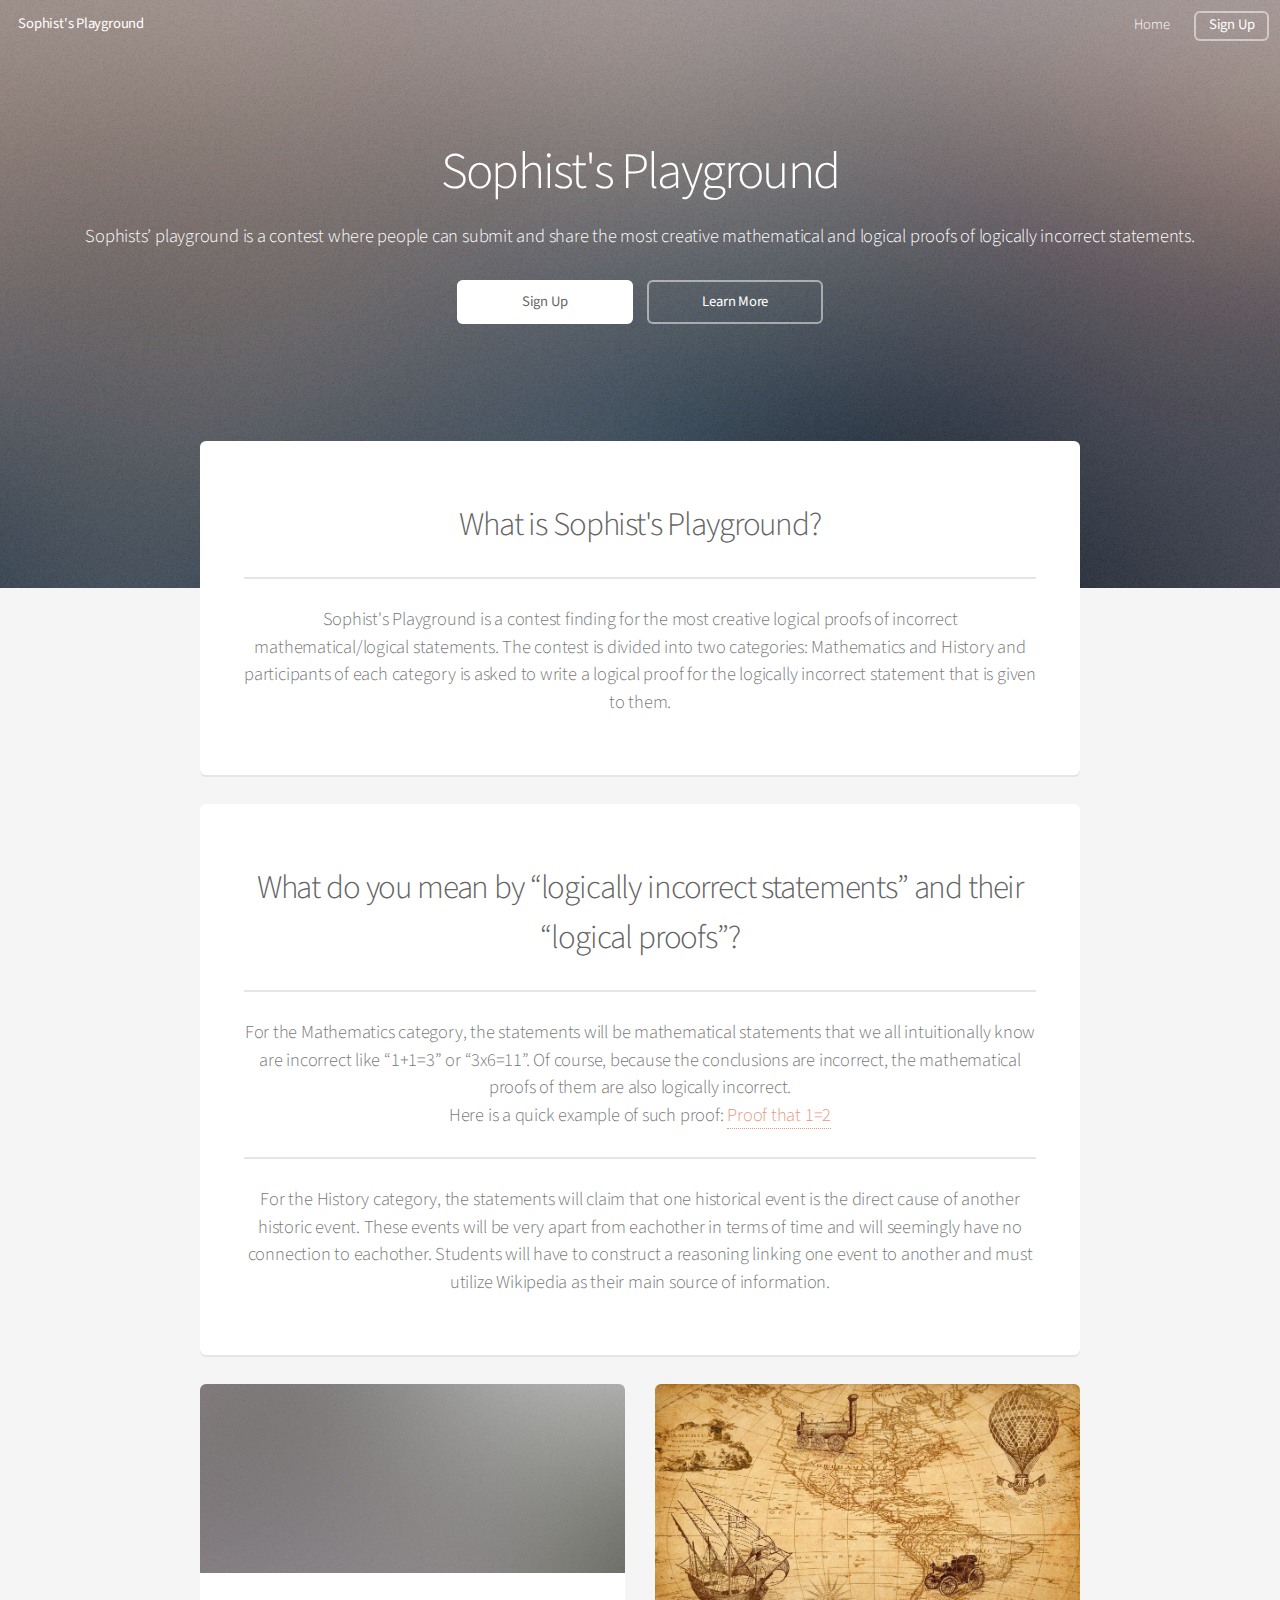
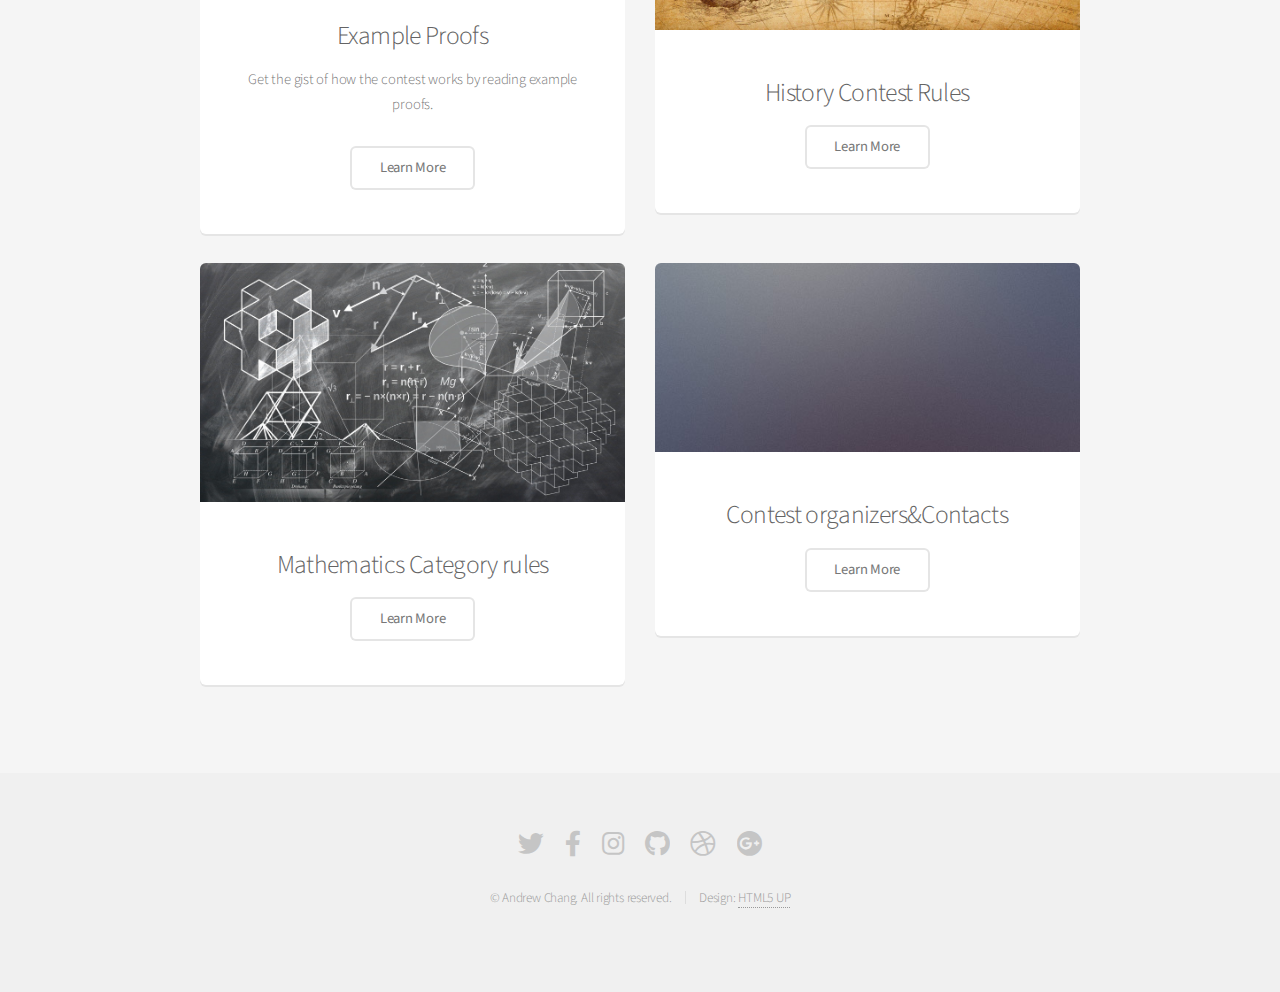
==== index.html @ 01a6f45b "cleaned file structure" ====
<!DOCTYPE HTML>
<!--
	Alpha by HTML5 UP
	html5up.net | @ajlkn
	Free for personal and commercial use under the CCA 3.0 license (html5up.net/license)
-->
<html>
	<head>
		<title>Sophist's Playground</title>
		<meta charset="utf-8" />
		<meta name="viewport" content="width=device-width, initial-scale=1, user-scalable=no" />
		<link rel="stylesheet" href="assets/css/main.css" />
	</head>
	<body class="landing is-preload">
		<div id="page-wrapper">

			<!-- Header -->
				<header id="header" class="alt">
					<h1><a href="index.html">Sophist's Playground</h1>
					<nav id="nav">
						<ul>
							<li><a href="index.html">Home</a></li>
								<ul>
									<li><a href="contest rules.html">Contest rules</a></li>
									<li><a href="example proofs.html">Example Proofs</a></li>
									<li><a href="contacts.html">Contacts</a></li>
									<li><a href="contest organizers.html">Contest Organizers</a></li>
								</ul>
							<li><a href="#" class="button">Sign Up</a></li>
						</ul>
					</nav>
				</header>

			<!-- Banner -->
				<section id="banner">
					<h2>Sophist's Playground</h2>
					<p>Sophists’ playground is a contest where people can submit and share the most creative mathematical and logical proofs of logically incorrect statements.</p>
					<ul class="actions special">
						<li><a href="#" class="button primary">Sign Up</a></li>
						<li><a href="#" class="button">Learn More</a></li>
					</ul>
				</section>

			<!-- Main -->
				<section id="main" class="container">

					<section class="box special">
						<header class="major">
							<h2>What is Sophist's Playground?</h2>
							<p>Sophist's Playground is a contest finding for the most creative logical proofs of incorrect mathematical/logical statements. The contest is divided into two categories: Mathematics and History 
								and participants of each category is asked to write a logical proof for the logically incorrect statement that is given to them.</p>
						</header>
						<!--<span class="image featured"><img src="images/amelia.jpg" alt="" /></span>-->
					</section>

					<section class="box special">
						<header class="major">
							<h2>What do you mean by “logically incorrect statements” and their “logical proofs”?</h2>
							<p>For the Mathematics category, the statements will be mathematical statements that we all intuitionally know are incorrect like “1+1=3” or “3x6=11”. Of course,  because the conclusions are incorrect, the mathematical proofs of them are also logically incorrect. 
								<br>Here is a quick example of such proof:  <a href = "1=2.html"> Proof that 1=2</a></a></p>
							<h2></h2>
							<p>For the History category, the statements will claim that one historical event is the direct cause of another historic event. These events will be very apart from eachother in terms of time and will seemingly have no connection to eachother.
								Students will have to construct a reasoning linking one event to another and must utilize Wikipedia as their main source of information.
							</p>
						</header>
						<!--<span class="image featured"><img src="images/amelia.jpg" alt="" /></span>-->
						
					</section>

					<!--<section class="box special features">
						<div class="features-row">
							<section>
								<span class="icon solid major fa-bolt accent2"></span>
								<h3>Magna etiam</h3>
								<p>Integer volutpat ante et accumsan commophasellus sed aliquam feugiat lorem aliquet ut enim rutrum phasellus iaculis accumsan dolore magna aliquam veroeros.</p>
							</section>
							<section>
								<span class="icon solid major fa-chart-area accent3"></span>
								<h3>Ipsum dolor</h3>
								<p>Integer volutpat ante et accumsan commophasellus sed aliquam feugiat lorem aliquet ut enim rutrum phasellus iaculis accumsan dolore magna aliquam veroeros.</p>
							</section>
						</div>
						<div class="features-row">
							<section>
								<span class="icon solid major fa-cloud accent4"></span>
								<h3>Sed feugiat</h3>
								<p>Integer volutpat ante et accumsan commophasellus sed aliquam feugiat lorem aliquet ut enim rutrum phasellus iaculis accumsan dolore magna aliquam veroeros.</p>
							</section>
							<section>
								<span class="icon solid major fa-lock accent5"></span>
								<h3>Enim phasellus</h3>
								<p>Integer volutpat ante et accumsan commophasellus sed aliquam feugiat lorem aliquet ut enim rutrum phasellus iaculis accumsan dolore magna aliquam veroeros.</p>
							</section>
						</div>
					</section>-->

					<div class="row">
						<div class="col-6 col-12-narrower">

							<section class="box special">
								<span class="image featured"><img src="images/pic02.jpg" alt="" /></span>
								<h3>Example Proofs</h3>
								<p>Get the gist of how the contest works by reading example proofs.</p>
								<ul class="actions special">
									<li><a href="example proofs.html" class="button alt">Learn More</a></li>
								</ul>
							</section>

						</div>
						<div class="col-6 col-12-narrower">

							<section class="box special">
								<span class="image featured"><img src="images/history.jpg" alt="" /></span>
								<h3>History Contest Rules</h3>
								<ul class="actions special">
									<li><a href="history contest rules.html" class="button alt">Learn More</a></li>
								</ul>
							</section>

						</div>
						<div class="col-6 col-12-narrower">

							<section class="box special">
								<span class="image featured"><img src="images/mathematics.jpg" alt="" /></span>
								<h3>Mathematics Category rules</h3>
								<ul class="actions special">
									<li><a href="mathematics contest rules.html" class="button alt">Learn More</a></li>
								</ul>
							</section>

						</div>
						<div class="col-6 col-12-narrower">

							<section class="box special">
								<span class="image featured"><img src="images/pic03.jpg" alt="" /></span>
								<h3>Contest organizers&Contacts</h3>
								<ul class="actions special">
									<li><a href="contacts&contest organizers" class="button alt">Learn More</a></li>
								</ul>
							</section>

						</div>
					</div>

				</section>

			<!-- CTA -->
				<!--<section id="cta">

					<h2>Sign up for beta access</h2>
					<p>Blandit varius ut praesent nascetur eu penatibus nisi risus faucibus nunc.</p>

					<form>
						<div class="row gtr-50 gtr-uniform">
							<div class="col-8 col-12-mobilep">
								<input type="email" name="email" id="email" placeholder="Email Address" />
							</div>
							<div class="col-4 col-12-mobilep">
								<input type="submit" value="Sign Up" class="fit" />
							</div>
						</div>
					</form>

				</section>-->

			<!-- Footer -->
				<footer id="footer">
					<ul class="icons">
						<li><a href="#" class="icon brands fa-twitter"><span class="label">Twitter</span></a></li>
						<li><a href="#" class="icon brands fa-facebook-f"><span class="label">Facebook</span></a></li>
						<li><a href="#" class="icon brands fa-instagram"><span class="label">Instagram</span></a></li>
						<li><a href="#" class="icon brands fa-github"><span class="label">Github</span></a></li>
						<li><a href="#" class="icon brands fa-dribbble"><span class="label">Dribbble</span></a></li>
						<li><a href="#" class="icon brands fa-google-plus"><span class="label">Google+</span></a></li>
					</ul>
					<ul class="copyright">
						<li>&copy; Andrew Chang. All rights reserved.</li><li>Design: <a href="http://html5up.net">HTML5 UP</a></li>
					</ul>
				</footer>

		</div>

		<!-- Scripts -->
			<script src="assets/js/jquery.min.js"></script>
			<script src="assets/js/jquery.dropotron.min.js"></script>
			<script src="assets/js/jquery.scrollex.min.js"></script>
			<script src="assets/js/browser.min.js"></script>
			<script src="assets/js/breakpoints.min.js"></script>
			<script src="assets/js/util.js"></script>
			<script src="assets/js/main.js"></script>

	</body>
</html>
---- assets/css/main.css ----
@import url("fontawesome-all.min.css");
@import url("https://fonts.googleapis.com/css?family=Source+Sans+Pro:300,400,300italic,400italic");

/*
	Alpha by HTML5 UP
	html5up.net | @ajlkn
	Free for personal and commercial use under the CCA 3.0 license (html5up.net/license)
*/

/* Reset */

/* Based on meyerweb.com/eric/tools/css/reset (v2.0 | 20110126 | License: public domain) */

	html, body, div, span, applet, object,
	iframe, h1, h2, h3, h4, h5, h6, p, blockquote,
	pre, a, abbr, acronym, address, big, cite,
	code, del, dfn, em, img, ins, kbd, q, s, samp,
	small, strike, strong, sub, sup, tt, var, b,
	u, i, center, dl, dt, dd, ol, ul, li, fieldset,
	form, label, legend, table, caption, tbody,
	tfoot, thead, tr, th, td, article, aside,
	canvas, details, embed, figure, figcaption,
	footer, header, hgroup, menu, nav, output, ruby,
	section, summary, time, mark, audio, video {
		margin: 0;
		padding: 0;
		border: 0;
		font-size: 100%;
		font: inherit;
		vertical-align: baseline;
	}

	article, aside, details, figcaption, figure,
	footer, header, hgroup, menu, nav, section {
		display: block;
	}

	body {
		line-height: 1;
	}

	ol, ul {
		list-style: none;
	}

	blockquote, q {
		quotes: none;
	}

		blockquote:before, blockquote:after, q:before, q:after {
			content: '';
			content: none;
		}

	table {
		border-collapse: collapse;
		border-spacing: 0;
	}

	body {
		-webkit-text-size-adjust: none;
	}

	mark {
		background-color: transparent;
		color: inherit;
	}

	input::-moz-focus-inner {
		border: 0;
		padding: 0;
	}

	input, select, textarea {
		-moz-appearance: none;
		-webkit-appearance: none;
		-ms-appearance: none;
		appearance: none;
	}

/* Basic */

	@-ms-viewport {
		width: device-width;
	}

	body {
		-ms-overflow-style: scrollbar;
	}

	@media screen and (max-width: 480px) {

		html, body {
			min-width: 320px;
		}

	}

	html {
		box-sizing: border-box;
	}

	*, *:before, *:after {
		box-sizing: inherit;
	}

	body {
		background: #f5f5f5;
	}

	body, input, select, textarea {
		color: #777;
		font-family: "Source Sans Pro", sans-serif;
		font-size: 16pt;
		font-weight: 300;
		line-height: 1.65em;
		letter-spacing: -0.015em;
	}

	a {
		-moz-transition: color 0.2s ease-in-out, border-bottom-color 0.2s ease-in-out;
		-webkit-transition: color 0.2s ease-in-out, border-bottom-color 0.2s ease-in-out;
		-ms-transition: color 0.2s ease-in-out, border-bottom-color 0.2s ease-in-out;
		transition: color 0.2s ease-in-out, border-bottom-color 0.2s ease-in-out;
		border-bottom: dotted 1px;
		color: #e89980;
		text-decoration: none;
	}

		a:hover {
			border-bottom-color: transparent;
		}

	strong, b {
		color: #646464;
		font-weight: 400;
	}

	em, i {
		font-style: italic;
	}

	p {
		margin: 0 0 2em 0;
	}

	h1, h2, h3, h4, h5, h6 {
		color: #646464;
		font-weight: 300;
		line-height: 1em;
		margin: 0 0 0.5em 0;
	}

		h1 a, h2 a, h3 a, h4 a, h5 a, h6 a {
			color: inherit;
			text-decoration: none;
		}

	h2 {
		font-size: 2.25em;
		line-height: 1.5em;
		letter-spacing: -0.035em;
	}

	h3 {
		font-size: 1.75em;
		line-height: 1.5em;
		letter-spacing: -0.025em;
	}

	h4 {
		font-size: 1.1em;
		line-height: 1.5em;
		letter-spacing: 0;
	}

	h5 {
		font-size: 0.9em;
		line-height: 1.5em;
		letter-spacing: 0;
	}

	h6 {
		font-size: 0.7em;
		line-height: 1.5em;
		letter-spacing: 0;
	}

	sub {
		font-size: 0.8em;
		position: relative;
		top: 0.5em;
	}

	sup {
		font-size: 0.8em;
		position: relative;
		top: -0.5em;
	}

	hr {
		border: 0;
		border-bottom: solid 2px #e5e5e5;
		margin: 2em 0;
	}

		hr.major {
			margin: 3em 0;
		}

	blockquote {
		border-left: solid 4px #e5e5e5;
		font-style: italic;
		margin: 0 0 2em 0;
		padding: 0.5em 0 0.5em 2em;
	}

	pre {
		-webkit-overflow-scrolling: touch;
		background: #f8f8f8;
		border-radius: 6px;
		border: solid 1px #e5e5e5;
		font-family: monospace;
		font-size: 0.9em;
		line-height: 1.75em;
		margin: 0 0 2em 0;
		overflow-x: auto;
		padding: 1em 1.5em;
	}

	code {
		background: #f8f8f8;
		border-radius: 6px;
		border: solid 1px #e5e5e5;
		font-family: monospace;
		font-size: 0.9em;
		margin: 0 0.25em;
		padding: 0.25em 0.65em;
	}

	.align-left {
		text-align: left;
	}

	.align-center {
		text-align: center;
	}

	.align-right {
		text-align: right;
	}

/* Row */

	.row {
		display: flex;
		flex-wrap: wrap;
		box-sizing: border-box;
		align-items: stretch;
	}

		.row > * {
			box-sizing: border-box;
		}

		.row.gtr-uniform > * > :last-child {
			margin-bottom: 0;
		}

		.row.aln-left {
			justify-content: flex-start;
		}

		.row.aln-center {
			justify-content: center;
		}

		.row.aln-right {
			justify-content: flex-end;
		}

		.row.aln-top {
			align-items: flex-start;
		}

		.row.aln-middle {
			align-items: center;
		}

		.row.aln-bottom {
			align-items: flex-end;
		}

		.row > .imp {
			order: -1;
		}

		.row > .col-1 {
			width: 8.33333%;
		}

		.row > .off-1 {
			margin-left: 8.33333%;
		}

		.row > .col-2 {
			width: 16.66667%;
		}

		.row > .off-2 {
			margin-left: 16.66667%;
		}

		.row > .col-3 {
			width: 25%;
		}

		.row > .off-3 {
			margin-left: 25%;
		}

		.row > .col-4 {
			width: 33.33333%;
		}

		.row > .off-4 {
			margin-left: 33.33333%;
		}

		.row > .col-5 {
			width: 41.66667%;
		}

		.row > .off-5 {
			margin-left: 41.66667%;
		}

		.row > .col-6 {
			width: 50%;
		}

		.row > .off-6 {
			margin-left: 50%;
		}

		.row > .col-7 {
			width: 58.33333%;
		}

		.row > .off-7 {
			margin-left: 58.33333%;
		}

		.row > .col-8 {
			width: 66.66667%;
		}

		.row > .off-8 {
			margin-left: 66.66667%;
		}

		.row > .col-9 {
			width: 75%;
		}

		.row > .off-9 {
			margin-left: 75%;
		}

		.row > .col-10 {
			width: 83.33333%;
		}

		.row > .off-10 {
			margin-left: 83.33333%;
		}

		.row > .col-11 {
			width: 91.66667%;
		}

		.row > .off-11 {
			margin-left: 91.66667%;
		}

		.row > .col-12 {
			width: 100%;
		}

		.row > .off-12 {
			margin-left: 100%;
		}

		.row.gtr-0 {
			margin-top: 0;
			margin-left: 0em;
		}

			.row.gtr-0 > * {
				padding: 0 0 0 0em;
			}

			.row.gtr-0.gtr-uniform {
				margin-top: 0em;
			}

				.row.gtr-0.gtr-uniform > * {
					padding-top: 0em;
				}

		.row.gtr-25 {
			margin-top: 0;
			margin-left: -0.5em;
		}

			.row.gtr-25 > * {
				padding: 0 0 0 0.5em;
			}

			.row.gtr-25.gtr-uniform {
				margin-top: -0.5em;
			}

				.row.gtr-25.gtr-uniform > * {
					padding-top: 0.5em;
				}

		.row.gtr-50 {
			margin-top: 0;
			margin-left: -1em;
		}

			.row.gtr-50 > * {
				padding: 0 0 0 1em;
			}

			.row.gtr-50.gtr-uniform {
				margin-top: -1em;
			}

				.row.gtr-50.gtr-uniform > * {
					padding-top: 1em;
				}

		.row {
			margin-top: 0;
			margin-left: -2em;
		}

			.row > * {
				padding: 0 0 0 2em;
			}

			.row.gtr-uniform {
				margin-top: -2em;
			}

				.row.gtr-uniform > * {
					padding-top: 2em;
				}

		.row.gtr-150 {
			margin-top: 0;
			margin-left: -3em;
		}

			.row.gtr-150 > * {
				padding: 0 0 0 3em;
			}

			.row.gtr-150.gtr-uniform {
				margin-top: -3em;
			}

				.row.gtr-150.gtr-uniform > * {
					padding-top: 3em;
				}

		.row.gtr-200 {
			margin-top: 0;
			margin-left: -4em;
		}

			.row.gtr-200 > * {
				padding: 0 0 0 4em;
			}

			.row.gtr-200.gtr-uniform {
				margin-top: -4em;
			}

				.row.gtr-200.gtr-uniform > * {
					padding-top: 4em;
				}

		@media screen and (max-width: 1680px) {

			.row {
				display: flex;
				flex-wrap: wrap;
				box-sizing: border-box;
				align-items: stretch;
			}

				.row > * {
					box-sizing: border-box;
				}

				.row.gtr-uniform > * > :last-child {
					margin-bottom: 0;
				}

				.row.aln-left {
					justify-content: flex-start;
				}

				.row.aln-center {
					justify-content: center;
				}

				.row.aln-right {
					justify-content: flex-end;
				}

				.row.aln-top {
					align-items: flex-start;
				}

				.row.aln-middle {
					align-items: center;
				}

				.row.aln-bottom {
					align-items: flex-end;
				}

				.row > .imp-wide {
					order: -1;
				}

				.row > .col-1-wide {
					width: 8.33333%;
				}

				.row > .off-1-wide {
					margin-left: 8.33333%;
				}

				.row > .col-2-wide {
					width: 16.66667%;
				}

				.row > .off-2-wide {
					margin-left: 16.66667%;
				}

				.row > .col-3-wide {
					width: 25%;
				}

				.row > .off-3-wide {
					margin-left: 25%;
				}

				.row > .col-4-wide {
					width: 33.33333%;
				}

				.row > .off-4-wide {
					margin-left: 33.33333%;
				}

				.row > .col-5-wide {
					width: 41.66667%;
				}

				.row > .off-5-wide {
					margin-left: 41.66667%;
				}

				.row > .col-6-wide {
					width: 50%;
				}

				.row > .off-6-wide {
					margin-left: 50%;
				}

				.row > .col-7-wide {
					width: 58.33333%;
				}

				.row > .off-7-wide {
					margin-left: 58.33333%;
				}

				.row > .col-8-wide {
					width: 66.66667%;
				}

				.row > .off-8-wide {
					margin-left: 66.66667%;
				}

				.row > .col-9-wide {
					width: 75%;
				}

				.row > .off-9-wide {
					margin-left: 75%;
				}

				.row > .col-10-wide {
					width: 83.33333%;
				}

				.row > .off-10-wide {
					margin-left: 83.33333%;
				}

				.row > .col-11-wide {
					width: 91.66667%;
				}

				.row > .off-11-wide {
					margin-left: 91.66667%;
				}

				.row > .col-12-wide {
					width: 100%;
				}

				.row > .off-12-wide {
					margin-left: 100%;
				}

				.row.gtr-0 {
					margin-top: 0;
					margin-left: 0em;
				}

					.row.gtr-0 > * {
						padding: 0 0 0 0em;
					}

					.row.gtr-0.gtr-uniform {
						margin-top: 0em;
					}

						.row.gtr-0.gtr-uniform > * {
							padding-top: 0em;
						}

				.row.gtr-25 {
					margin-top: 0;
					margin-left: -0.5em;
				}

					.row.gtr-25 > * {
						padding: 0 0 0 0.5em;
					}

					.row.gtr-25.gtr-uniform {
						margin-top: -0.5em;
					}

						.row.gtr-25.gtr-uniform > * {
							padding-top: 0.5em;
						}

				.row.gtr-50 {
					margin-top: 0;
					margin-left: -1em;
				}

					.row.gtr-50 > * {
						padding: 0 0 0 1em;
					}

					.row.gtr-50.gtr-uniform {
						margin-top: -1em;
					}

						.row.gtr-50.gtr-uniform > * {
							padding-top: 1em;
						}

				.row {
					margin-top: 0;
					margin-left: -2em;
				}

					.row > * {
						padding: 0 0 0 2em;
					}

					.row.gtr-uniform {
						margin-top: -2em;
					}

						.row.gtr-uniform > * {
							padding-top: 2em;
						}

				.row.gtr-150 {
					margin-top: 0;
					margin-left: -3em;
				}

					.row.gtr-150 > * {
						padding: 0 0 0 3em;
					}

					.row.gtr-150.gtr-uniform {
						margin-top: -3em;
					}

						.row.gtr-150.gtr-uniform > * {
							padding-top: 3em;
						}

				.row.gtr-200 {
					margin-top: 0;
					margin-left: -4em;
				}

					.row.gtr-200 > * {
						padding: 0 0 0 4em;
					}

					.row.gtr-200.gtr-uniform {
						margin-top: -4em;
					}

						.row.gtr-200.gtr-uniform > * {
							padding-top: 4em;
						}

		}

		@media screen and (max-width: 1280px) {

			.row {
				display: flex;
				flex-wrap: wrap;
				box-sizing: border-box;
				align-items: stretch;
			}

				.row > * {
					box-sizing: border-box;
				}

				.row.gtr-uniform > * > :last-child {
					margin-bottom: 0;
				}

				.row.aln-left {
					justify-content: flex-start;
				}

				.row.aln-center {
					justify-content: center;
				}

				.row.aln-right {
					justify-content: flex-end;
				}

				.row.aln-top {
					align-items: flex-start;
				}

				.row.aln-middle {
					align-items: center;
				}

				.row.aln-bottom {
					align-items: flex-end;
				}

				.row > .imp-normal {
					order: -1;
				}

				.row > .col-1-normal {
					width: 8.33333%;
				}

				.row > .off-1-normal {
					margin-left: 8.33333%;
				}

				.row > .col-2-normal {
					width: 16.66667%;
				}

				.row > .off-2-normal {
					margin-left: 16.66667%;
				}

				.row > .col-3-normal {
					width: 25%;
				}

				.row > .off-3-normal {
					margin-left: 25%;
				}

				.row > .col-4-normal {
					width: 33.33333%;
				}

				.row > .off-4-normal {
					margin-left: 33.33333%;
				}

				.row > .col-5-normal {
					width: 41.66667%;
				}

				.row > .off-5-normal {
					margin-left: 41.66667%;
				}

				.row > .col-6-normal {
					width: 50%;
				}

				.row > .off-6-normal {
					margin-left: 50%;
				}

				.row > .col-7-normal {
					width: 58.33333%;
				}

				.row > .off-7-normal {
					margin-left: 58.33333%;
				}

				.row > .col-8-normal {
					width: 66.66667%;
				}

				.row > .off-8-normal {
					margin-left: 66.66667%;
				}

				.row > .col-9-normal {
					width: 75%;
				}

				.row > .off-9-normal {
					margin-left: 75%;
				}

				.row > .col-10-normal {
					width: 83.33333%;
				}

				.row > .off-10-normal {
					margin-left: 83.33333%;
				}

				.row > .col-11-normal {
					width: 91.66667%;
				}

				.row > .off-11-normal {
					margin-left: 91.66667%;
				}

				.row > .col-12-normal {
					width: 100%;
				}

				.row > .off-12-normal {
					margin-left: 100%;
				}

				.row.gtr-0 {
					margin-top: 0;
					margin-left: 0em;
				}

					.row.gtr-0 > * {
						padding: 0 0 0 0em;
					}

					.row.gtr-0.gtr-uniform {
						margin-top: 0em;
					}

						.row.gtr-0.gtr-uniform > * {
							padding-top: 0em;
						}

				.row.gtr-25 {
					margin-top: 0;
					margin-left: -0.5em;
				}

					.row.gtr-25 > * {
						padding: 0 0 0 0.5em;
					}

					.row.gtr-25.gtr-uniform {
						margin-top: -0.5em;
					}

						.row.gtr-25.gtr-uniform > * {
							padding-top: 0.5em;
						}

				.row.gtr-50 {
					margin-top: 0;
					margin-left: -1em;
				}

					.row.gtr-50 > * {
						padding: 0 0 0 1em;
					}

					.row.gtr-50.gtr-uniform {
						margin-top: -1em;
					}

						.row.gtr-50.gtr-uniform > * {
							padding-top: 1em;
						}

				.row {
					margin-top: 0;
					margin-left: -2em;
				}

					.row > * {
						padding: 0 0 0 2em;
					}

					.row.gtr-uniform {
						margin-top: -2em;
					}

						.row.gtr-uniform > * {
							padding-top: 2em;
						}

				.row.gtr-150 {
					margin-top: 0;
					margin-left: -3em;
				}

					.row.gtr-150 > * {
						padding: 0 0 0 3em;
					}

					.row.gtr-150.gtr-uniform {
						margin-top: -3em;
					}

						.row.gtr-150.gtr-uniform > * {
							padding-top: 3em;
						}

				.row.gtr-200 {
					margin-top: 0;
					margin-left: -4em;
				}

					.row.gtr-200 > * {
						padding: 0 0 0 4em;
					}

					.row.gtr-200.gtr-uniform {
						margin-top: -4em;
					}

						.row.gtr-200.gtr-uniform > * {
							padding-top: 4em;
						}

		}

		@media screen and (max-width: 980px) {

			.row {
				display: flex;
				flex-wrap: wrap;
				box-sizing: border-box;
				align-items: stretch;
			}

				.row > * {
					box-sizing: border-box;
				}

				.row.gtr-uniform > * > :last-child {
					margin-bottom: 0;
				}

				.row.aln-left {
					justify-content: flex-start;
				}

				.row.aln-center {
					justify-content: center;
				}

				.row.aln-right {
					justify-content: flex-end;
				}

				.row.aln-top {
					align-items: flex-start;
				}

				.row.aln-middle {
					align-items: center;
				}

				.row.aln-bottom {
					align-items: flex-end;
				}

				.row > .imp-narrow {
					order: -1;
				}

				.row > .col-1-narrow {
					width: 8.33333%;
				}

				.row > .off-1-narrow {
					margin-left: 8.33333%;
				}

				.row > .col-2-narrow {
					width: 16.66667%;
				}

				.row > .off-2-narrow {
					margin-left: 16.66667%;
				}

				.row > .col-3-narrow {
					width: 25%;
				}

				.row > .off-3-narrow {
					margin-left: 25%;
				}

				.row > .col-4-narrow {
					width: 33.33333%;
				}

				.row > .off-4-narrow {
					margin-left: 33.33333%;
				}

				.row > .col-5-narrow {
					width: 41.66667%;
				}

				.row > .off-5-narrow {
					margin-left: 41.66667%;
				}

				.row > .col-6-narrow {
					width: 50%;
				}

				.row > .off-6-narrow {
					margin-left: 50%;
				}

				.row > .col-7-narrow {
					width: 58.33333%;
				}

				.row > .off-7-narrow {
					margin-left: 58.33333%;
				}

				.row > .col-8-narrow {
					width: 66.66667%;
				}

				.row > .off-8-narrow {
					margin-left: 66.66667%;
				}

				.row > .col-9-narrow {
					width: 75%;
				}

				.row > .off-9-narrow {
					margin-left: 75%;
				}

				.row > .col-10-narrow {
					width: 83.33333%;
				}

				.row > .off-10-narrow {
					margin-left: 83.33333%;
				}

				.row > .col-11-narrow {
					width: 91.66667%;
				}

				.row > .off-11-narrow {
					margin-left: 91.66667%;
				}

				.row > .col-12-narrow {
					width: 100%;
				}

				.row > .off-12-narrow {
					margin-left: 100%;
				}

				.row.gtr-0 {
					margin-top: 0;
					margin-left: 0em;
				}

					.row.gtr-0 > * {
						padding: 0 0 0 0em;
					}

					.row.gtr-0.gtr-uniform {
						margin-top: 0em;
					}

						.row.gtr-0.gtr-uniform > * {
							padding-top: 0em;
						}

				.row.gtr-25 {
					margin-top: 0;
					margin-left: -0.5em;
				}

					.row.gtr-25 > * {
						padding: 0 0 0 0.5em;
					}

					.row.gtr-25.gtr-uniform {
						margin-top: -0.5em;
					}

						.row.gtr-25.gtr-uniform > * {
							padding-top: 0.5em;
						}

				.row.gtr-50 {
					margin-top: 0;
					margin-left: -1em;
				}

					.row.gtr-50 > * {
						padding: 0 0 0 1em;
					}

					.row.gtr-50.gtr-uniform {
						margin-top: -1em;
					}

						.row.gtr-50.gtr-uniform > * {
							padding-top: 1em;
						}

				.row {
					margin-top: 0;
					margin-left: -2em;
				}

					.row > * {
						padding: 0 0 0 2em;
					}

					.row.gtr-uniform {
						margin-top: -2em;
					}

						.row.gtr-uniform > * {
							padding-top: 2em;
						}

				.row.gtr-150 {
					margin-top: 0;
					margin-left: -3em;
				}

					.row.gtr-150 > * {
						padding: 0 0 0 3em;
					}

					.row.gtr-150.gtr-uniform {
						margin-top: -3em;
					}

						.row.gtr-150.gtr-uniform > * {
							padding-top: 3em;
						}

				.row.gtr-200 {
					margin-top: 0;
					margin-left: -4em;
				}

					.row.gtr-200 > * {
						padding: 0 0 0 4em;
					}

					.row.gtr-200.gtr-uniform {
						margin-top: -4em;
					}

						.row.gtr-200.gtr-uniform > * {
							padding-top: 4em;
						}

		}

		@media screen and (max-width: 840px) {

			.row {
				display: flex;
				flex-wrap: wrap;
				box-sizing: border-box;
				align-items: stretch;
			}

				.row > * {
					box-sizing: border-box;
				}

				.row.gtr-uniform > * > :last-child {
					margin-bottom: 0;
				}

				.row.aln-left {
					justify-content: flex-start;
				}

				.row.aln-center {
					justify-content: center;
				}

				.row.aln-right {
					justify-content: flex-end;
				}

				.row.aln-top {
					align-items: flex-start;
				}

				.row.aln-middle {
					align-items: center;
				}

				.row.aln-bottom {
					align-items: flex-end;
				}

				.row > .imp-narrower {
					order: -1;
				}

				.row > .col-1-narrower {
					width: 8.33333%;
				}

				.row > .off-1-narrower {
					margin-left: 8.33333%;
				}

				.row > .col-2-narrower {
					width: 16.66667%;
				}

				.row > .off-2-narrower {
					margin-left: 16.66667%;
				}

				.row > .col-3-narrower {
					width: 25%;
				}

				.row > .off-3-narrower {
					margin-left: 25%;
				}

				.row > .col-4-narrower {
					width: 33.33333%;
				}

				.row > .off-4-narrower {
					margin-left: 33.33333%;
				}

				.row > .col-5-narrower {
					width: 41.66667%;
				}

				.row > .off-5-narrower {
					margin-left: 41.66667%;
				}

				.row > .col-6-narrower {
					width: 50%;
				}

				.row > .off-6-narrower {
					margin-left: 50%;
				}

				.row > .col-7-narrower {
					width: 58.33333%;
				}

				.row > .off-7-narrower {
					margin-left: 58.33333%;
				}

				.row > .col-8-narrower {
					width: 66.66667%;
				}

				.row > .off-8-narrower {
					margin-left: 66.66667%;
				}

				.row > .col-9-narrower {
					width: 75%;
				}

				.row > .off-9-narrower {
					margin-left: 75%;
				}

				.row > .col-10-narrower {
					width: 83.33333%;
				}

				.row > .off-10-narrower {
					margin-left: 83.33333%;
				}

				.row > .col-11-narrower {
					width: 91.66667%;
				}

				.row > .off-11-narrower {
					margin-left: 91.66667%;
				}

				.row > .col-12-narrower {
					width: 100%;
				}

				.row > .off-12-narrower {
					margin-left: 100%;
				}

				.row.gtr-0 {
					margin-top: 0;
					margin-left: 0em;
				}

					.row.gtr-0 > * {
						padding: 0 0 0 0em;
					}

					.row.gtr-0.gtr-uniform {
						margin-top: 0em;
					}

						.row.gtr-0.gtr-uniform > * {
							padding-top: 0em;
						}

				.row.gtr-25 {
					margin-top: 0;
					margin-left: -0.5em;
				}

					.row.gtr-25 > * {
						padding: 0 0 0 0.5em;
					}

					.row.gtr-25.gtr-uniform {
						margin-top: -0.5em;
					}

						.row.gtr-25.gtr-uniform > * {
							padding-top: 0.5em;
						}

				.row.gtr-50 {
					margin-top: 0;
					margin-left: -1em;
				}

					.row.gtr-50 > * {
						padding: 0 0 0 1em;
					}

					.row.gtr-50.gtr-uniform {
						margin-top: -1em;
					}

						.row.gtr-50.gtr-uniform > * {
							padding-top: 1em;
						}

				.row {
					margin-top: 0;
					margin-left: -2em;
				}

					.row > * {
						padding: 0 0 0 2em;
					}

					.row.gtr-uniform {
						margin-top: -2em;
					}

						.row.gtr-uniform > * {
							padding-top: 2em;
						}

				.row.gtr-150 {
					margin-top: 0;
					margin-left: -3em;
				}

					.row.gtr-150 > * {
						padding: 0 0 0 3em;
					}

					.row.gtr-150.gtr-uniform {
						margin-top: -3em;
					}

						.row.gtr-150.gtr-uniform > * {
							padding-top: 3em;
						}

				.row.gtr-200 {
					margin-top: 0;
					margin-left: -4em;
				}

					.row.gtr-200 > * {
						padding: 0 0 0 4em;
					}

					.row.gtr-200.gtr-uniform {
						margin-top: -4em;
					}

						.row.gtr-200.gtr-uniform > * {
							padding-top: 4em;
						}

		}

		@media screen and (max-width: 736px) {

			.row {
				display: flex;
				flex-wrap: wrap;
				box-sizing: border-box;
				align-items: stretch;
			}

				.row > * {
					box-sizing: border-box;
				}

				.row.gtr-uniform > * > :last-child {
					margin-bottom: 0;
				}

				.row.aln-left {
					justify-content: flex-start;
				}

				.row.aln-center {
					justify-content: center;
				}

				.row.aln-right {
					justify-content: flex-end;
				}

				.row.aln-top {
					align-items: flex-start;
				}

				.row.aln-middle {
					align-items: center;
				}

				.row.aln-bottom {
					align-items: flex-end;
				}

				.row > .imp-mobile {
					order: -1;
				}

				.row > .col-1-mobile {
					width: 8.33333%;
				}

				.row > .off-1-mobile {
					margin-left: 8.33333%;
				}

				.row > .col-2-mobile {
					width: 16.66667%;
				}

				.row > .off-2-mobile {
					margin-left: 16.66667%;
				}

				.row > .col-3-mobile {
					width: 25%;
				}

				.row > .off-3-mobile {
					margin-left: 25%;
				}

				.row > .col-4-mobile {
					width: 33.33333%;
				}

				.row > .off-4-mobile {
					margin-left: 33.33333%;
				}

				.row > .col-5-mobile {
					width: 41.66667%;
				}

				.row > .off-5-mobile {
					margin-left: 41.66667%;
				}

				.row > .col-6-mobile {
					width: 50%;
				}

				.row > .off-6-mobile {
					margin-left: 50%;
				}

				.row > .col-7-mobile {
					width: 58.33333%;
				}

				.row > .off-7-mobile {
					margin-left: 58.33333%;
				}

				.row > .col-8-mobile {
					width: 66.66667%;
				}

				.row > .off-8-mobile {
					margin-left: 66.66667%;
				}

				.row > .col-9-mobile {
					width: 75%;
				}

				.row > .off-9-mobile {
					margin-left: 75%;
				}

				.row > .col-10-mobile {
					width: 83.33333%;
				}

				.row > .off-10-mobile {
					margin-left: 83.33333%;
				}

				.row > .col-11-mobile {
					width: 91.66667%;
				}

				.row > .off-11-mobile {
					margin-left: 91.66667%;
				}

				.row > .col-12-mobile {
					width: 100%;
				}

				.row > .off-12-mobile {
					margin-left: 100%;
				}

				.row.gtr-0 {
					margin-top: 0;
					margin-left: 0em;
				}

					.row.gtr-0 > * {
						padding: 0 0 0 0em;
					}

					.row.gtr-0.gtr-uniform {
						margin-top: 0em;
					}

						.row.gtr-0.gtr-uniform > * {
							padding-top: 0em;
						}

				.row.gtr-25 {
					margin-top: 0;
					margin-left: -0.5em;
				}

					.row.gtr-25 > * {
						padding: 0 0 0 0.5em;
					}

					.row.gtr-25.gtr-uniform {
						margin-top: -0.5em;
					}

						.row.gtr-25.gtr-uniform > * {
							padding-top: 0.5em;
						}

				.row.gtr-50 {
					margin-top: 0;
					margin-left: -1em;
				}

					.row.gtr-50 > * {
						padding: 0 0 0 1em;
					}

					.row.gtr-50.gtr-uniform {
						margin-top: -1em;
					}

						.row.gtr-50.gtr-uniform > * {
							padding-top: 1em;
						}

				.row {
					margin-top: 0;
					margin-left: -2em;
				}

					.row > * {
						padding: 0 0 0 2em;
					}

					.row.gtr-uniform {
						margin-top: -2em;
					}

						.row.gtr-uniform > * {
							padding-top: 2em;
						}

				.row.gtr-150 {
					margin-top: 0;
					margin-left: -3em;
				}

					.row.gtr-150 > * {
						padding: 0 0 0 3em;
					}

					.row.gtr-150.gtr-uniform {
						margin-top: -3em;
					}

						.row.gtr-150.gtr-uniform > * {
							padding-top: 3em;
						}

				.row.gtr-200 {
					margin-top: 0;
					margin-left: -4em;
				}

					.row.gtr-200 > * {
						padding: 0 0 0 4em;
					}

					.row.gtr-200.gtr-uniform {
						margin-top: -4em;
					}

						.row.gtr-200.gtr-uniform > * {
							padding-top: 4em;
						}

		}

		@media screen and (max-width: 480px) {

			.row {
				display: flex;
				flex-wrap: wrap;
				box-sizing: border-box;
				align-items: stretch;
			}

				.row > * {
					box-sizing: border-box;
				}

				.row.gtr-uniform > * > :last-child {
					margin-bottom: 0;
				}

				.row.aln-left {
					justify-content: flex-start;
				}

				.row.aln-center {
					justify-content: center;
				}

				.row.aln-right {
					justify-content: flex-end;
				}

				.row.aln-top {
					align-items: flex-start;
				}

				.row.aln-middle {
					align-items: center;
				}

				.row.aln-bottom {
					align-items: flex-end;
				}

				.row > .imp-mobilep {
					order: -1;
				}

				.row > .col-1-mobilep {
					width: 8.33333%;
				}

				.row > .off-1-mobilep {
					margin-left: 8.33333%;
				}

				.row > .col-2-mobilep {
					width: 16.66667%;
				}

				.row > .off-2-mobilep {
					margin-left: 16.66667%;
				}

				.row > .col-3-mobilep {
					width: 25%;
				}

				.row > .off-3-mobilep {
					margin-left: 25%;
				}

				.row > .col-4-mobilep {
					width: 33.33333%;
				}

				.row > .off-4-mobilep {
					margin-left: 33.33333%;
				}

				.row > .col-5-mobilep {
					width: 41.66667%;
				}

				.row > .off-5-mobilep {
					margin-left: 41.66667%;
				}

				.row > .col-6-mobilep {
					width: 50%;
				}

				.row > .off-6-mobilep {
					margin-left: 50%;
				}

				.row > .col-7-mobilep {
					width: 58.33333%;
				}

				.row > .off-7-mobilep {
					margin-left: 58.33333%;
				}

				.row > .col-8-mobilep {
					width: 66.66667%;
				}

				.row > .off-8-mobilep {
					margin-left: 66.66667%;
				}

				.row > .col-9-mobilep {
					width: 75%;
				}

				.row > .off-9-mobilep {
					margin-left: 75%;
				}

				.row > .col-10-mobilep {
					width: 83.33333%;
				}

				.row > .off-10-mobilep {
					margin-left: 83.33333%;
				}

				.row > .col-11-mobilep {
					width: 91.66667%;
				}

				.row > .off-11-mobilep {
					margin-left: 91.66667%;
				}

				.row > .col-12-mobilep {
					width: 100%;
				}

				.row > .off-12-mobilep {
					margin-left: 100%;
				}

				.row.gtr-0 {
					margin-top: 0;
					margin-left: 0em;
				}

					.row.gtr-0 > * {
						padding: 0 0 0 0em;
					}

					.row.gtr-0.gtr-uniform {
						margin-top: 0em;
					}

						.row.gtr-0.gtr-uniform > * {
							padding-top: 0em;
						}

				.row.gtr-25 {
					margin-top: 0;
					margin-left: -0.5em;
				}

					.row.gtr-25 > * {
						padding: 0 0 0 0.5em;
					}

					.row.gtr-25.gtr-uniform {
						margin-top: -0.5em;
					}

						.row.gtr-25.gtr-uniform > * {
							padding-top: 0.5em;
						}

				.row.gtr-50 {
					margin-top: 0;
					margin-left: -1em;
				}

					.row.gtr-50 > * {
						padding: 0 0 0 1em;
					}

					.row.gtr-50.gtr-uniform {
						margin-top: -1em;
					}

						.row.gtr-50.gtr-uniform > * {
							padding-top: 1em;
						}

				.row {
					margin-top: 0;
					margin-left: -2em;
				}

					.row > * {
						padding: 0 0 0 2em;
					}

					.row.gtr-uniform {
						margin-top: -2em;
					}

						.row.gtr-uniform > * {
							padding-top: 2em;
						}

				.row.gtr-150 {
					margin-top: 0;
					margin-left: -3em;
				}

					.row.gtr-150 > * {
						padding: 0 0 0 3em;
					}

					.row.gtr-150.gtr-uniform {
						margin-top: -3em;
					}

						.row.gtr-150.gtr-uniform > * {
							padding-top: 3em;
						}

				.row.gtr-200 {
					margin-top: 0;
					margin-left: -4em;
				}

					.row.gtr-200 > * {
						padding: 0 0 0 4em;
					}

					.row.gtr-200.gtr-uniform {
						margin-top: -4em;
					}

						.row.gtr-200.gtr-uniform > * {
							padding-top: 4em;
						}

		}

/* Container */

	.container {
		margin: 0 auto;
		max-width: calc(100% - 5em);
		width: 60em;
	}

		.container.xsmall {
			width: 15em;
		}

		.container.small {
			width: 30em;
		}

		.container.medium {
			width: 45em;
		}

		.container.large {
			width: 75em;
		}

		.container.xlarge {
			width: 90em;
		}

		.container.max {
			width: 100%;
		}

		@media screen and (max-width: 840px) {

			.container {
				width: 100% !important;
			}

		}

		@media screen and (max-width: 736px) {

			.container {
				max-width: 100%;
			}

		}

/* Section/Article */

	section.special, article.special {
		text-align: center;
	}

	header p {
		color: #999;
		position: relative;
		margin: 0 0 1.5em 0;
		font-style: italic;
	}

	header h2 + p {
		font-size: 1.25em;
		margin-top: -1em;
		line-height: 1.5em;
	}

	header h3 + p {
		font-size: 1.1em;
		margin-top: -0.85em;
		line-height: 1.5em;
	}

	header h4 + p,
	header h5 + p,
	header h6 + p {
		font-size: 0.8em;
		margin-top: -0.5em;
		line-height: 1.5em;
	}

	header.major {
		padding: 1em 0;
		text-align: center;
	}

		header.major h2 {
			margin: 0;
		}

		header.major p {
			display: inline-block;
			border-top: solid 2px #e5e5e5;
			color: #777;
			margin: 1.5em 0 0 0;
			padding: 1.5em 0 0 0;
			font-style: normal;
		}

/* Form */

	form {
		margin: 0 0 2em 0;
	}

	label {
		color: #646464;
		display: block;
		font-size: 0.9em;
		font-weight: 300;
		margin: 0 0 1em 0;
	}

	input[type="text"],
	input[type="password"],
	input[type="email"],
	select,
	textarea {
		-moz-appearance: none;
		-webkit-appearance: none;
		-ms-appearance: none;
		appearance: none;
		background-color: #f8f8f8;
		border-radius: 6px;
		border: solid 1px #e5e5e5;
		color: inherit;
		display: block;
		outline: 0;
		padding: 0 1em;
		text-decoration: none;
		width: 100%;
	}

		input[type="text"]:invalid,
		input[type="password"]:invalid,
		input[type="email"]:invalid,
		select:invalid,
		textarea:invalid {
			box-shadow: none;
		}

		input[type="text"]:focus,
		input[type="password"]:focus,
		input[type="email"]:focus,
		select:focus,
		textarea:focus {
			border-color: #e89980;
			box-shadow: 0 0 0 2px #e89980;
		}

	select {
		background-image: url("data:image/svg+xml;charset=utf8,%3Csvg xmlns='http://www.w3.org/2000/svg' width='40' height='40' preserveAspectRatio='none' viewBox='0 0 40 40'%3E%3Cpath d='M9.4,12.3l10.4,10.4l10.4-10.4c0.2-0.2,0.5-0.4,0.9-0.4c0.3,0,0.6,0.1,0.9,0.4l3.3,3.3c0.2,0.2,0.4,0.5,0.4,0.9 c0,0.4-0.1,0.6-0.4,0.9L20.7,31.9c-0.2,0.2-0.5,0.4-0.9,0.4c-0.3,0-0.6-0.1-0.9-0.4L4.3,17.3c-0.2-0.2-0.4-0.5-0.4-0.9 c0-0.4,0.1-0.6,0.4-0.9l3.3-3.3c0.2-0.2,0.5-0.4,0.9-0.4S9.1,12.1,9.4,12.3z' fill='%23e5e5e5' /%3E%3C/svg%3E");
		background-size: 1.25em;
		background-repeat: no-repeat;
		background-position: calc(100% - 1em) center;
		height: 3em;
		padding-right: 3em;
		text-overflow: ellipsis;
	}

		select option {
			color: #777;
			background-color: #f5f5f5;
		}

		select:focus::-ms-value {
			background-color: transparent;
		}

		select::-ms-expand {
			display: none;
		}

	input[type="text"],
	input[type="password"],
	input[type="email"],
	select {
		height: 3em;
	}

	textarea {
		padding: 0.75em 1em;
	}

	input[type="checkbox"],
	input[type="radio"] {
		-moz-appearance: none;
		-webkit-appearance: none;
		-ms-appearance: none;
		appearance: none;
		display: block;
		float: left;
		margin-right: -2em;
		opacity: 0;
		width: 1em;
		z-index: -1;
	}

		input[type="checkbox"] + label,
		input[type="radio"] + label {
			text-decoration: none;
			color: #777;
			cursor: pointer;
			display: inline-block;
			font-size: 1em;
			font-weight: 300;
			padding-left: 2.55em;
			padding-right: 0.75em;
			position: relative;
		}

			input[type="checkbox"] + label:before,
			input[type="radio"] + label:before {
				-moz-osx-font-smoothing: grayscale;
				-webkit-font-smoothing: antialiased;
				display: inline-block;
				font-style: normal;
				font-variant: normal;
				text-rendering: auto;
				line-height: 1;
				text-transform: none !important;
				font-family: 'Font Awesome 5 Free';
				font-weight: 900;
			}

			input[type="checkbox"] + label:before,
			input[type="radio"] + label:before {
				background: #f8f8f8;
				border-radius: 6px;
				border: solid 1px #e5e5e5;
				content: '';
				display: inline-block;
				font-size: 0.8em;
				height: 2.25em;
				left: 0;
				line-height: 2.25em;
				position: absolute;
				text-align: center;
				top: 0;
				width: 2.25em;
			}

		input[type="checkbox"]:checked + label:before,
		input[type="radio"]:checked + label:before {
			background: #666;
			border-color: #666;
			color: #ffffff;
			content: '\f00c';
		}

		input[type="checkbox"]:focus + label:before,
		input[type="radio"]:focus + label:before {
			border-color: #e89980;
			box-shadow: 0 0 0 1px #e89980;
		}

	input[type="checkbox"] + label:before {
		border-radius: 6px;
	}

	input[type="radio"] + label:before {
		border-radius: 100%;
	}

	::-webkit-input-placeholder {
		color: #999 !important;
		opacity: 1.0;
	}

	:-moz-placeholder {
		color: #999 !important;
		opacity: 1.0;
	}

	::-moz-placeholder {
		color: #999 !important;
		opacity: 1.0;
	}

	:-ms-input-placeholder {
		color: #999 !important;
		opacity: 1.0;
	}

/* Box */

	.box {
		background: #fff;
		border-radius: 6px;
		box-shadow: 0 2px 0 0 #e5e5e5;
		margin: 0 0 2em 0;
		padding: 3em;
	}

		.box > :last-child {
			margin-bottom: 0;
		}

		.box.alt {
			background: none !important;
			border-radius: 0 !important;
			box-shadow: none !important;
			margin: 0 0 2em 0;
			padding: 0 !important;
		}

		.box.features .features-row {
			border-top: solid 2px #e5e5e5;
			position: relative;
		}

			.box.features .features-row:after {
				clear: both;
				content: '';
				display: block;
			}

			.box.features .features-row section {
				float: left;
				padding: 3em;
				width: 50%;
			}

				.box.features .features-row section :last-child {
					margin-bottom: 0;
				}

				.box.features .features-row section:nth-child(2n) {
					padding-right: 0;
				}

					.box.features .features-row section:nth-child(2n):before {
						background: #e5e5e5;
						content: '';
						display: block;
						height: 100%;
						margin-left: -3em;
						position: absolute;
						top: 0;
						width: 2px;
					}

				.box.features .features-row section:nth-child(2n-1) {
					padding-left: 0;
				}

			.box.features .features-row:first-child {
				border-top: 0;
			}

				.box.features .features-row:first-child section {
					padding-top: 0;
				}

			.box.features .features-row:last-child {
				padding-bottom: 0;
			}

				.box.features .features-row:last-child section {
					padding-bottom: 0;
				}

		.box.special {
			text-align: center;
		}

		.box .image.featured {
			border-radius: 0;
			display: block;
			margin: 3em 0 3em -3em;
			position: relative;
			width: calc(100% + 6em);
		}

			.box .image.featured img {
				border-radius: 0;
				display: block;
				width: 100%;
			}

			.box .image.featured:first-child {
				border-radius: 6px 6px 0 0;
				margin-bottom: 3em;
				margin-top: -3em;
			}

				.box .image.featured:first-child img {
					border-radius: 6px 6px 0 0;
				}

			.box .image.featured:last-child {
				border-radius: 0 0 6px 6px;
				margin-bottom: -3em;
				margin-top: 3em;
			}

				.box .image.featured:last-child img {
					border-radius: 0 0 6px 6px;
				}

/* Icon */

	.icon {
		text-decoration: none;
		border-bottom: none;
		position: relative;
	}

		.icon:before {
			-moz-osx-font-smoothing: grayscale;
			-webkit-font-smoothing: antialiased;
			display: inline-block;
			font-style: normal;
			font-variant: normal;
			text-rendering: auto;
			line-height: 1;
			text-transform: none !important;
			font-family: 'Font Awesome 5 Free';
			font-weight: 400;
		}

		.icon > .label {
			display: none;
		}

		.icon:before {
			line-height: inherit;
		}

		.icon.solid:before {
			font-weight: 900;
		}

		.icon.brands:before {
			font-family: 'Font Awesome 5 Brands';
		}

		.icon.major {
			background: #666;
			border-radius: 100%;
			color: #ffffff;
			cursor: default;
			display: inline-block;
			height: 5.5em;
			line-height: 5.5em;
			margin: 0 0 2em 0;
			width: 5.5em;
		}

			.icon.major:before {
				font-size: 2.5em;
			}

			.icon.major.accent1 {
				background: #666;
				color: #ffffff;
			}

			.icon.major.accent2 {
				background: #e89980;
				color: #ffffff;
			}

			.icon.major.accent3 {
				background: #7fcdb8;
				color: #ffffff;
			}

			.icon.major.accent4 {
				background: #90b0ba;
				color: #ffffff;
			}

			.icon.major.accent5 {
				background: #e5cb95;
				color: #ffffff;
			}

/* Image */

	.image {
		border-radius: 6px;
		border: 0;
		display: inline-block;
		position: relative;
	}

		.image img {
			border-radius: 6px;
			display: block;
		}

		.image.left {
			float: left;
			padding: 0 1.5em 1em 0;
			top: 0.25em;
		}

		.image.right {
			float: right;
			padding: 0 0 1em 1.5em;
			top: 0.25em;
		}

		.image.fit {
			display: block;
			margin: 0 0 2em 0;
			width: 100%;
		}

			.image.fit img {
				display: block;
				width: 100%;
			}

/* List */

	ol {
		list-style: decimal;
		margin: 0 0 2em 0;
		padding-left: 1.25em;
	}

		ol li {
			padding-left: 0.25em;
		}

	ul {
		list-style: disc;
		margin: 0 0 2em 0;
		padding-left: 1em;
	}

		ul li {
			padding-left: 0.5em;
		}

		ul.alt {
			list-style: none;
			padding-left: 0;
		}

			ul.alt li {
				border-top: solid 1px #e5e5e5;
				padding: 0.5em 0;
			}

				ul.alt li:first-child {
					border-top: 0;
					padding-top: 0;
				}

		ul.icons {
			cursor: default;
			list-style: none;
			padding-left: 0;
		}

			ul.icons li {
				display: inline-block;
				padding: 0 1.25em 0 0;
			}

				ul.icons li:last-child {
					padding-right: 0;
				}

				ul.icons li .icon {
					color: inherit;
				}

					ul.icons li .icon:before {
						font-size: 1.75em;
					}

	dl {
		margin: 0 0 2em 0;
	}

/* Actions */

	ul.actions {
		display: -moz-flex;
		display: -webkit-flex;
		display: -ms-flex;
		display: flex;
		cursor: default;
		list-style: none;
		margin-left: -1em;
		padding-left: 0;
	}

		ul.actions li {
			padding: 0 0 0 1em;
			vertical-align: middle;
		}

		ul.actions.special {
			-moz-justify-content: center;
			-webkit-justify-content: center;
			-ms-justify-content: center;
			justify-content: center;
			width: 100%;
			margin-left: 0;
		}

			ul.actions.special li:first-child {
				padding-left: 0;
			}

		ul.actions.stacked {
			-moz-flex-direction: column;
			-webkit-flex-direction: column;
			-ms-flex-direction: column;
			flex-direction: column;
			margin-left: 0;
		}

			ul.actions.stacked li {
				padding: 1.3em 0 0 0;
			}

				ul.actions.stacked li:first-child {
					padding-top: 0;
				}

		ul.actions.fit {
			width: calc(100% + 1em);
		}

			ul.actions.fit li {
				-moz-flex-grow: 1;
				-webkit-flex-grow: 1;
				-ms-flex-grow: 1;
				flex-grow: 1;
				-moz-flex-shrink: 1;
				-webkit-flex-shrink: 1;
				-ms-flex-shrink: 1;
				flex-shrink: 1;
				width: 100%;
			}

				ul.actions.fit li > * {
					width: 100%;
				}

			ul.actions.fit.stacked {
				width: 100%;
			}

		@media screen and (max-width: 480px) {

			ul.actions:not(.fixed) {
				-moz-flex-direction: column;
				-webkit-flex-direction: column;
				-ms-flex-direction: column;
				flex-direction: column;
				margin-left: 0;
				width: 100% !important;
			}

				ul.actions:not(.fixed) li {
					-moz-flex-grow: 1;
					-webkit-flex-grow: 1;
					-ms-flex-grow: 1;
					flex-grow: 1;
					-moz-flex-shrink: 1;
					-webkit-flex-shrink: 1;
					-ms-flex-shrink: 1;
					flex-shrink: 1;
					padding: 1em 0 0 0;
					text-align: center;
					width: 100%;
				}

					ul.actions:not(.fixed) li > * {
						width: 100%;
					}

					ul.actions:not(.fixed) li:first-child {
						padding-top: 0;
					}

					ul.actions:not(.fixed) li input[type="submit"],
					ul.actions:not(.fixed) li input[type="reset"],
					ul.actions:not(.fixed) li input[type="button"],
					ul.actions:not(.fixed) li button,
					ul.actions:not(.fixed) li .button {
						width: 100%;
					}

						ul.actions:not(.fixed) li input[type="submit"].icon:before,
						ul.actions:not(.fixed) li input[type="reset"].icon:before,
						ul.actions:not(.fixed) li input[type="button"].icon:before,
						ul.actions:not(.fixed) li button.icon:before,
						ul.actions:not(.fixed) li .button.icon:before {
							margin-left: -0.5em;
						}

		}

/* Table */

	.table-wrapper {
		-webkit-overflow-scrolling: touch;
		overflow-x: auto;
	}

	table {
		margin: 0 0 2em 0;
		width: 100%;
	}

		table tbody tr {
			border: solid 1px #e5e5e5;
			border-left: 0;
			border-right: 0;
		}

			table tbody tr:nth-child(2n + 1) {
				background-color: #f8f8f8;
			}

		table td {
			padding: 0.75em 0.75em;
		}

		table th {
			color: #646464;
			font-size: 0.9em;
			font-weight: 300;
			padding: 0 0.75em 0.75em 0.75em;
			text-align: left;
		}

		table thead {
			border-bottom: solid 2px #e5e5e5;
		}

		table tfoot {
			border-top: solid 2px #e5e5e5;
		}

		table.alt {
			border-collapse: separate;
		}

			table.alt tbody tr td {
				border: solid 1px #e5e5e5;
				border-left-width: 0;
				border-top-width: 0;
			}

				table.alt tbody tr td:first-child {
					border-left-width: 1px;
				}

			table.alt tbody tr:first-child td {
				border-top-width: 1px;
			}

			table.alt thead {
				border-bottom: 0;
			}

			table.alt tfoot {
				border-top: 0;
			}

/* Button */

	input[type="submit"],
	input[type="reset"],
	input[type="button"],
	.button {
		-moz-appearance: none;
		-webkit-appearance: none;
		-ms-appearance: none;
		appearance: none;
		-moz-transition: background-color 0.2s ease-in-out, color 0.2s ease-in-out;
		-webkit-transition: background-color 0.2s ease-in-out, color 0.2s ease-in-out;
		-ms-transition: background-color 0.2s ease-in-out, color 0.2s ease-in-out;
		transition: background-color 0.2s ease-in-out, color 0.2s ease-in-out;
		background-color: #666;
		border-radius: 6px;
		border: 0;
		color: #ffffff;
		cursor: pointer;
		display: inline-block;
		font-weight: 400;
		height: 3em;
		line-height: 3em;
		padding: 0 2em;
		text-align: center;
		text-decoration: none;
		white-space: nowrap;
	}

		input[type="submit"]:hover,
		input[type="reset"]:hover,
		input[type="button"]:hover,
		.button:hover {
			background-color: #737373;
		}

		input[type="submit"]:active,
		input[type="reset"]:active,
		input[type="button"]:active,
		.button:active {
			background-color: #595959;
		}

		input[type="submit"].icon,
		input[type="reset"].icon,
		input[type="button"].icon,
		.button.icon {
			padding-left: 1.35em;
		}

			input[type="submit"].icon:before,
			input[type="reset"].icon:before,
			input[type="button"].icon:before,
			.button.icon:before {
				margin-right: 0.5em;
			}

		input[type="submit"].fit,
		input[type="reset"].fit,
		input[type="button"].fit,
		.button.fit {
			width: 100%;
		}

		input[type="submit"].small,
		input[type="reset"].small,
		input[type="button"].small,
		.button.small {
			font-size: 0.8em;
			height: 2.7em;
			line-height: 2.7em;
		}

		input[type="submit"].large,
		input[type="reset"].large,
		input[type="button"].large,
		.button.large {
			font-size: 1.25em;
			height: 2.7em;
			line-height: 2.7em;
		}

		input[type="submit"].alt,
		input[type="reset"].alt,
		input[type="button"].alt,
		.button.alt {
			background-color: transparent;
			box-shadow: inset 0 0 0 2px #e5e5e5;
			color: #777;
		}

			input[type="submit"].alt:hover,
			input[type="reset"].alt:hover,
			input[type="button"].alt:hover,
			.button.alt:hover {
				background-color: #f8f8f8;
			}

			input[type="submit"].alt:active,
			input[type="reset"].alt:active,
			input[type="button"].alt:active,
			.button.alt:active {
				background-color: #f0f0f0;
			}

			input[type="submit"].alt.icon:before,
			input[type="reset"].alt.icon:before,
			input[type="button"].alt.icon:before,
			.button.alt.icon:before {
				color: #999;
			}

		input[type="submit"].primary,
		input[type="reset"].primary,
		input[type="button"].primary,
		.button.primary {
			background-color: #e89980;
			color: #ffffff !important;
		}

			input[type="submit"].primary:hover,
			input[type="reset"].primary:hover,
			input[type="button"].primary:hover,
			.button.primary:hover {
				background-color: #ecaa96;
			}

			input[type="submit"].primary:active,
			input[type="reset"].primary:active,
			input[type="button"].primary:active,
			.button.primary:active {
				background-color: #e4886a;
			}

		input[type="submit"].disabled, input[type="submit"]:disabled,
		input[type="reset"].disabled,
		input[type="reset"]:disabled,
		input[type="button"].disabled,
		input[type="button"]:disabled,
		.button.disabled,
		.button:disabled {
			background-color: #777 !important;
			box-shadow: inset 0 -0.15em 0 0 rgba(0, 0, 0, 0.15);
			color: #f5f5f5 !important;
			cursor: default;
			opacity: 0.25;
		}

/* Header */

	#page-wrapper {
		padding-top: 3em;
	}

	body.landing #page-wrapper {
		padding-top: 0;
	}

	@-moz-keyframes reveal-header {
		0% {
			top: -5em;
		}

		100% {
			top: 0;
		}
	}

	@-webkit-keyframes reveal-header {
		0% {
			top: -5em;
		}

		100% {
			top: 0;
		}
	}

	@-ms-keyframes reveal-header {
		0% {
			top: -5em;
		}

		100% {
			top: 0;
		}
	}

	@keyframes reveal-header {
		0% {
			top: -5em;
		}

		100% {
			top: 0;
		}
	}

	#header {
		background: #444;
		color: #bbb;
		cursor: default;
		height: 3.25em;
		left: 0;
		line-height: 3.25em;
		position: fixed;
		top: 0;
		width: 100%;
		z-index: 10000;
	}

		#header h1 {
			color: inherit;
			height: inherit;
			left: 1.25em;
			line-height: inherit;
			margin: 0;
			padding: 0;
			position: absolute;
			top: 0;
		}

			#header h1 a {
				color: #fff;
				font-weight: 400;
				border: 0;
			}

		#header nav {
			height: inherit;
			line-height: inherit;
			position: absolute;
			right: 0.75em;
			top: 0;
			vertical-align: middle;
		}

			#header nav > ul {
				list-style: none;
				margin: 0;
				padding-left: 0;
			}

				#header nav > ul > li {
					display: inline-block;
					padding-left: 0;
				}

					#header nav > ul > li > ul {
						display: none;
					}

					#header nav > ul > li a {
						display: inline-block;
						height: 2em;
						line-height: 1.95em;
						padding: 0 1em;
						border-radius: 6px;
					}

					#header nav > ul > li a:not(.button) {
						color: #fff;
						display: inline-block;
						text-decoration: none;
						border: 0;
					}

						#header nav > ul > li a:not(.button).icon:before {
							color: #999;
							margin-right: 0.5em;
						}

					#header nav > ul > li:first-child {
						margin-left: 0;
					}

					#header nav > ul > li.active a:not(.button) {
						background-color: rgba(153, 153, 153, 0.25);
					}

					#header nav > ul > li .button {
						margin: 0 0 0 0.5em;
						position: relative;
					}

		#header input[type="submit"],
		#header input[type="reset"],
		#header input[type="button"],
		#header .button {
			background-color: transparent;
			box-shadow: inset 0 0 0 2px #999;
			color: #fff;
		}

			#header input[type="submit"]:hover,
			#header input[type="reset"]:hover,
			#header input[type="button"]:hover,
			#header .button:hover {
				background-color: rgba(153, 153, 153, 0.25);
			}

			#header input[type="submit"]:active,
			#header input[type="reset"]:active,
			#header input[type="button"]:active,
			#header .button:active {
				background-color: rgba(153, 153, 153, 0.5);
			}

		#header .container {
			position: relative;
		}

			#header .container h1 {
				left: 0;
			}

			#header .container nav {
				right: 0;
			}

		#header.reveal {
			-moz-animation: reveal-header 0.5s;
			-webkit-animation: reveal-header 0.5s;
			-ms-animation: reveal-header 0.5s;
			animation: reveal-header 0.5s;
		}

		#header.alt {
			-moz-animation: none;
			-webkit-animation: none;
			-ms-animation: none;
			animation: none;
			background: none;
			color: rgba(255, 255, 255, 0.75);
			position: absolute;
		}

			#header.alt nav > ul > li a:not(.button).icon:before {
				color: rgba(255, 255, 255, 0.75);
			}

			#header.alt nav > ul > li.active a:not(.button) {
				background-color: rgba(255, 255, 255, 0.2);
			}

			#header.alt input[type="submit"],
			#header.alt input[type="reset"],
			#header.alt input[type="button"],
			#header.alt .button {
				box-shadow: inset 0 0 0 2px rgba(255, 255, 255, 0.5);
			}

				#header.alt input[type="submit"]:hover,
				#header.alt input[type="reset"]:hover,
				#header.alt input[type="button"]:hover,
				#header.alt .button:hover {
					background-color: rgba(255, 255, 255, 0.1);
				}

				#header.alt input[type="submit"]:active,
				#header.alt input[type="reset"]:active,
				#header.alt input[type="button"]:active,
				#header.alt .button:active {
					background-color: rgba(255, 255, 255, 0.2);
				}

	.dropotron {
		background: #fff;
		border-radius: 6px;
		box-shadow: 0 2px 0 0 rgba(0, 0, 0, 0.065), inset 0 -1px 0 0 #fff, inset 0 0 0 1px rgba(229, 229, 229, 0.5);
		list-style: none;
		margin: calc(-0.5em + 1px) 0 0 1px;
		padding: 0.5em 0;
		width: 11em;
	}

		.dropotron li {
			padding: 0;
		}

			.dropotron li a, .dropotron li span {
				-moz-transition: none;
				-webkit-transition: none;
				-ms-transition: none;
				transition: none;
				border: 0;
				border-top: solid 1px #f2f2f2;
				color: inherit;
				display: block;
				padding: 0.15em 1em;
			}

			.dropotron li:first-child > a, .dropotron li:first-child > span {
				border-top: 0;
			}

			.dropotron li.active > a, .dropotron li.active > span, .dropotron li:hover > a, .dropotron li:hover > span {
				background: #e89980;
				color: #ffffff;
			}

		.dropotron.level-0 {
			font-size: 0.9em;
			margin: 1em 0 0 0;
		}

			.dropotron.level-0:before {
				-moz-transform: rotate(45deg);
				-webkit-transform: rotate(45deg);
				-ms-transform: rotate(45deg);
				transform: rotate(45deg);
				background: #fff;
				border: solid 1px rgba(229, 229, 229, 0.5);
				border-bottom: 0;
				border-right: 0;
				box-shadow: -0.25em -0.125em 0.125em 0 rgba(0, 0, 0, 0.015);
				content: '';
				display: block;
				height: 0.75em;
				position: absolute;
				right: 1.25em;
				top: -0.375em;
				width: 0.75em;
				z-index: 0;
			}

/* Banner */

	#banner {
		background-attachment: scroll,							fixed;
		background-color: #666;
		background-image: url("images/overlay.png"), url("../../images/banner.jpg");
		background-position: top left,						center center;
		background-repeat: repeat,							no-repeat;
		background-size: auto,							cover;
		color: #fff;
		padding: 12em 0 20em 0;
		text-align: center;
	}

		#banner :last-child {
			margin-bottom: 0;
		}

		#banner h2, #banner h3, #banner h4, #banner h5, #banner h6 {
			color: #fff;
		}

		#banner h2 {
			font-size: 3.5em;
			line-height: 1em;
			margin: 0 0 0.5em 0;
			padding: 0;
		}

		#banner p {
			font-size: 1.25em;
			margin-bottom: 1.75em;
		}

		#banner input[type="submit"],
		#banner input[type="reset"],
		#banner input[type="button"],
		#banner .button {
			background-color: transparent;
			box-shadow: inset 0 0 0 2px rgba(255, 255, 255, 0.5);
			color: #fff;
			min-width: 12em;
		}

			#banner input[type="submit"]:hover,
			#banner input[type="reset"]:hover,
			#banner input[type="button"]:hover,
			#banner .button:hover {
				background-color: rgba(255, 255, 255, 0.1);
			}

			#banner input[type="submit"]:active,
			#banner input[type="reset"]:active,
			#banner input[type="button"]:active,
			#banner .button:active {
				background-color: rgba(255, 255, 255, 0.2);
			}

			#banner input[type="submit"].primary,
			#banner input[type="reset"].primary,
			#banner input[type="button"].primary,
			#banner .button.primary {
				background: #fff;
				color: #666 !important;
			}

/* Main */

	#main {
		padding: 4em 0;
	}

		#main > header {
			text-align: center;
			margin: 0 0 3em 0;
		}

			#main > header h2 {
				font-size: 2.75em;
				margin: 0;
			}

			#main > header p {
				border-top: solid 2px #e5e5e5;
				color: #777;
				display: inline-block;
				font-style: normal;
				margin: 1em 0 0 0;
				padding: 1em 0 1.25em 0;
			}

	body.landing #main {
		margin-top: -14em;
	}

/* Footer */

	#footer {
		background: #f0f0f0;
		padding: 4em 0 6em 0;
		text-align: center;
	}

		#footer .icons a {
			-moz-transition: opacity 0.2s ease-in-out;
			-webkit-transition: opacity 0.2s ease-in-out;
			-ms-transition: opacity 0.2s ease-in-out;
			transition: opacity 0.2s ease-in-out;
			opacity: 0.35;
		}

			#footer .icons a:hover {
				opacity: 0.75;
			}

		#footer .copyright {
			color: #999;
			font-size: 0.9em;
			line-height: 1em;
			margin: 2em 0 0 0;
			padding: 0;
			text-align: center;
		}

			#footer .copyright a {
				color: inherit;
			}

			#footer .copyright li {
				border-left: solid 1px #dddddd;
				display: inline-block;
				list-style: none;
				margin-left: 1em;
				padding-left: 1em;
			}

				#footer .copyright li:first-child {
					border-left: 0;
					margin-left: 0;
					padding-left: 0;
				}

/* CTA */

	#cta {
		background: #e89980;
		color: #f9e6df;
		padding: 3.5em 0 4em 0;
		text-align: center;
	}

		#cta h2, #cta h3, #cta h4, #cta h5, #cta h6 {
			color: inherit;
		}

		#cta form {
			margin: 0 auto;
			max-width: 100%;
			width: 25em;
		}

		#cta input[type="submit"],
		#cta input[type="reset"],
		#cta input[type="button"],
		#cta .button {
			box-shadow: none;
			background: #fff;
			color: #e89980;
		}

		#cta input[type="text"],
		#cta input[type="password"],
		#cta input[type="email"],
		#cta select,
		#cta textarea {
			color: #ffffff;
			background: rgba(255, 255, 255, 0.15);
			border: 0;
		}

			#cta input[type="text"]:focus,
			#cta input[type="password"]:focus,
			#cta input[type="email"]:focus,
			#cta select:focus,
			#cta textarea:focus {
				box-shadow: inset 0 0 0 2px #fff;
			}

		#cta ::-webkit-input-placeholder {
			color: rgba(255, 255, 255, 0.75) !important;
		}

		#cta :-moz-placeholder {
			color: rgba(255, 255, 255, 0.75) !important;
		}

		#cta ::-moz-placeholder {
			color: rgba(255, 255, 255, 0.75) !important;
		}

		#cta :-ms-input-placeholder {
			color: rgba(255, 255, 255, 0.75) !important;
		}

		#cta .formerize-placeholder {
			color: rgba(255, 255, 255, 0.75) !important;
		}

/* Wide */

	@media screen and (max-width: 1680px) {

		/* Basic */

			body, input, select, textarea {
				font-size: 13pt;
			}

		/* Banner */

			#banner {
				padding: 10em 0 18em 0;
			}

	}

/* Normal */

	@media screen and (max-width: 1280px) {

		/* Basic */

			body, input, select, textarea {
				font-size: 11pt;
			}

		/* Header */

			.dropotron.level-0 {
				font-size: 1em;
			}

		/* Banner */

			#banner {
				background-attachment: scroll;
			}

				#banner h2 {
					font-size: 3.5em;
				}

	}

/* Narrow */

	@media screen and (max-width: 980px) {

		/* Basic */

			body, input, select, textarea {
				font-size: 11pt;
			}

	}

/* Narrower */

	#navPanel, #navButton {
		display: none;
	}

	@media screen and (max-width: 840px) {

		/* Basic */

			html, body {
				overflow-x: hidden;
			}

			body, input, select, textarea {
				font-size: 11pt;
			}

			h2 br, h3 br, h4 br, h5 br, h6 br {
				display: none;
			}

		/* Section/Article */

			header br {
				display: none;
			}

			header.major {
				padding: 0 4em;
			}

		/* Box */

			.box {
				padding: 3em 2em;
			}

				.box.features > section {
					padding: 3em 2em;
				}

				.box .image.featured {
					margin-left: -2em;
					width: calc(100% + 4em);
				}

					.box .image.featured:first-child {
						margin-bottom: 3em;
						margin-top: -3em;
					}

					.box .image.featured:last-child {
						margin-bottom: -3em;
						margin-top: 3em;
					}

		/* Header */

			#page-wrapper {
				padding-top: 0;
			}

			#header {
				display: none;
			}

		/* Banner */

		/* Nav */

			#page-wrapper {
				-moz-backface-visibility: hidden;
				-webkit-backface-visibility: hidden;
				-ms-backface-visibility: hidden;
				backface-visibility: hidden;
				-moz-transition: -moz-transform 0.5s ease;
				-webkit-transition: -webkit-transform 0.5s ease;
				-ms-transition: -ms-transform 0.5s ease;
				transition: transform 0.5s ease;
				padding-bottom: 1px;
			}

			#navButton {
				-moz-backface-visibility: hidden;
				-webkit-backface-visibility: hidden;
				-ms-backface-visibility: hidden;
				backface-visibility: hidden;
				-moz-transition: -moz-transform 0.5s ease;
				-webkit-transition: -webkit-transform 0.5s ease;
				-ms-transition: -ms-transform 0.5s ease;
				transition: transform 0.5s ease;
				display: block;
				height: 44px;
				left: 0;
				position: fixed;
				top: 0;
				width: 100%;
				z-index: 10001;
			}

				#navButton .toggle {
					text-decoration: none;
					height: 100%;
					left: 0;
					position: absolute;
					top: 0;
					width: 100%;
					border: 0;
					outline: 0;
				}

					#navButton .toggle:before {
						-moz-osx-font-smoothing: grayscale;
						-webkit-font-smoothing: antialiased;
						display: inline-block;
						font-style: normal;
						font-variant: normal;
						text-rendering: auto;
						line-height: 1;
						text-transform: none !important;
						font-family: 'Font Awesome 5 Free';
						font-weight: 900;
					}

					#navButton .toggle:before {
						background: rgba(192, 192, 192, 0.75);
						border-radius: 6px;
						color: #fff;
						content: '\f0c9';
						display: block;
						font-size: 16px;
						height: 2.25em;
						left: 0.5em;
						line-height: 2.25em;
						position: absolute;
						text-align: center;
						top: 0.5em;
						width: 3.5em;
					}

			#navPanel {
				-moz-backface-visibility: hidden;
				-webkit-backface-visibility: hidden;
				-ms-backface-visibility: hidden;
				backface-visibility: hidden;
				-moz-transform: translateX(-275px);
				-webkit-transform: translateX(-275px);
				-ms-transform: translateX(-275px);
				transform: translateX(-275px);
				-moz-transition: -moz-transform 0.5s ease;
				-webkit-transition: -webkit-transform 0.5s ease;
				-ms-transition: -ms-transform 0.5s ease;
				transition: transform 0.5s ease;
				display: block;
				height: 100%;
				left: 0;
				overflow-y: auto;
				position: fixed;
				top: 0;
				width: 275px;
				z-index: 10002;
				background: #2b2b2b;
				color: #bbb;
			}

				#navPanel .link {
					border-bottom: 0;
					border-top: solid 1px rgba(255, 255, 255, 0.05);
					color: #bbb;
					display: block;
					height: 44px;
					line-height: 44px;
					padding: 0 1em 0 1em;
					text-decoration: none;
				}

					#navPanel .link:first-child {
						border-top: 0;
					}

					#navPanel .link.depth-0 {
						color: #fff;
					}

					#navPanel .link .indent-1 {
						display: inline-block;
						width: 1em;
					}

					#navPanel .link .indent-2 {
						display: inline-block;
						width: 2em;
					}

					#navPanel .link .indent-3 {
						display: inline-block;
						width: 3em;
					}

					#navPanel .link .indent-4 {
						display: inline-block;
						width: 4em;
					}

					#navPanel .link .indent-5 {
						display: inline-block;
						width: 5em;
					}

			body.navPanel-visible #page-wrapper {
				-moz-transform: translateX(275px);
				-webkit-transform: translateX(275px);
				-ms-transform: translateX(275px);
				transform: translateX(275px);
			}

			body.navPanel-visible #navButton {
				-moz-transform: translateX(275px);
				-webkit-transform: translateX(275px);
				-ms-transform: translateX(275px);
				transform: translateX(275px);
			}

			body.navPanel-visible #navPanel {
				-moz-transform: translateX(0);
				-webkit-transform: translateX(0);
				-ms-transform: translateX(0);
				transform: translateX(0);
			}

	}

/* Mobile */

	@media screen and (max-width: 736px) {

		/* Basic */

			body, input, select, textarea {
				font-size: 11pt;
			}

			h2 {
				font-size: 1.75em;
				line-height: 1.35em;
				letter-spacing: -0.025em;
			}

			h3 {
				font-size: 1.5em;
			}

			h4 {
				font-size: 1em;
			}

		/* Section/Article */

			header.major {
				padding: 1em;
			}

				header.major h2, header.major p {
					padding-left: 0.5em;
					padding-right: 0.5em;
				}

		/* Box */

			.box {
				margin: 1em;
				overflow-x: hidden;
				padding: 2em 2em !important;
			}

				.box.features .features-row {
					border-top: 0;
					padding: 0;
				}

					.box.features .features-row section {
						border: 0;
						border-top: solid 1px #e5e5e5 !important;
						float: none;
						margin: 2em 0 0 0 !important;
						padding: 2em 0 0 0 !important;
						width: 100%;
					}

					.box.features .features-row:first-child section:first-child {
						border-top: 0 !important;
						margin-top: 0 !important;
						padding-top: 0 !important;
					}

				.box .image.featured {
					margin-left: -2em;
					width: calc(100% + 4em);
				}

					.box .image.featured:first-child {
						margin-bottom: 2em;
						margin-top: -2em;
					}

					.box .image.featured:last-child {
						margin-bottom: -2em;
						margin-top: 2em;
					}

		/* Banner */

			#banner {
				padding: 4em 0;
			}

				#banner h2 {
					font-size: 2.25em;
				}

				#banner p {
					font-size: 1.25em;
				}

		/* Main */

			#main {
				padding: 4em 0 0 0;
			}

				#main > header {
					margin: 0 2em 1.5em 2em;
				}

					#main > header h2 {
						font-size: 2em;
					}

					#main > header p {
						font-size: 1em;
						padding-bottom: 1em;
					}

			body.landing #main {
				padding: 0;
				margin-top: 0;
			}

		/* Footer */

			#footer {
				padding: 4em 0;
			}

				#footer .copyright li {
					border-left: 0;
					display: block;
					line-height: 2em;
					margin-left: 0;
					padding-left: 0;
				}

	}

/* Mobile (Portrait) */

	@media screen and (max-width: 480px) {

		/* Basic */

			html, body {
				min-width: 320px;
			}

			body, input, select, textarea {
				font-size: 11pt;
			}

		/* Section/Article */

			header.major {
				padding: 0;
			}

		/* List */

			ul.actions {
				margin: 0 0 2em 0;
			}

				ul.actions li {
					display: block;
					padding: 1em 0 0 0;
					text-align: center;
					width: 100%;
				}

					ul.actions li:first-child {
						padding-top: 0;
					}

					ul.actions li > * {
						width: 100%;
						margin: 0 !important;
					}

						ul.actions li > *.icon:before {
							margin-left: -2em;
						}

				ul.actions.small li {
					padding: 0.5em 0 0 0;
				}

					ul.actions.small li:first-child {
						padding-top: 0;
					}

		/* Box */

			.box {
				border-radius: 0;
				box-shadow: none;
				margin: 1em 0 0 0;
				padding: 3em 1em !important;
			}

				.box.features .features-row section {
					margin: 3em 0 0 0 !important;
					padding: 3em 0 0 0 !important;
				}

				.box .image.featured {
					border-radius: 0;
					margin-left: -1em;
					width: calc(100% + 2em);
				}

					.box .image.featured img {
						border-radius: 0 !important;
					}

					.box .image.featured:first-child {
						margin-bottom: 3em;
						margin-top: -3em;
					}

					.box .image.featured:last-child {
						margin-bottom: -3em;
						margin-top: 3em;
					}

		/* Banner */

			#banner {
				padding: 5em 3em 4em 3em;
			}

		/* Main */

			#main > .box:first-child {
				margin-top: 0;
			}

		/* CTA */

			#cta {
				padding: 2.5em 1em 3em 1em;
			}

	}
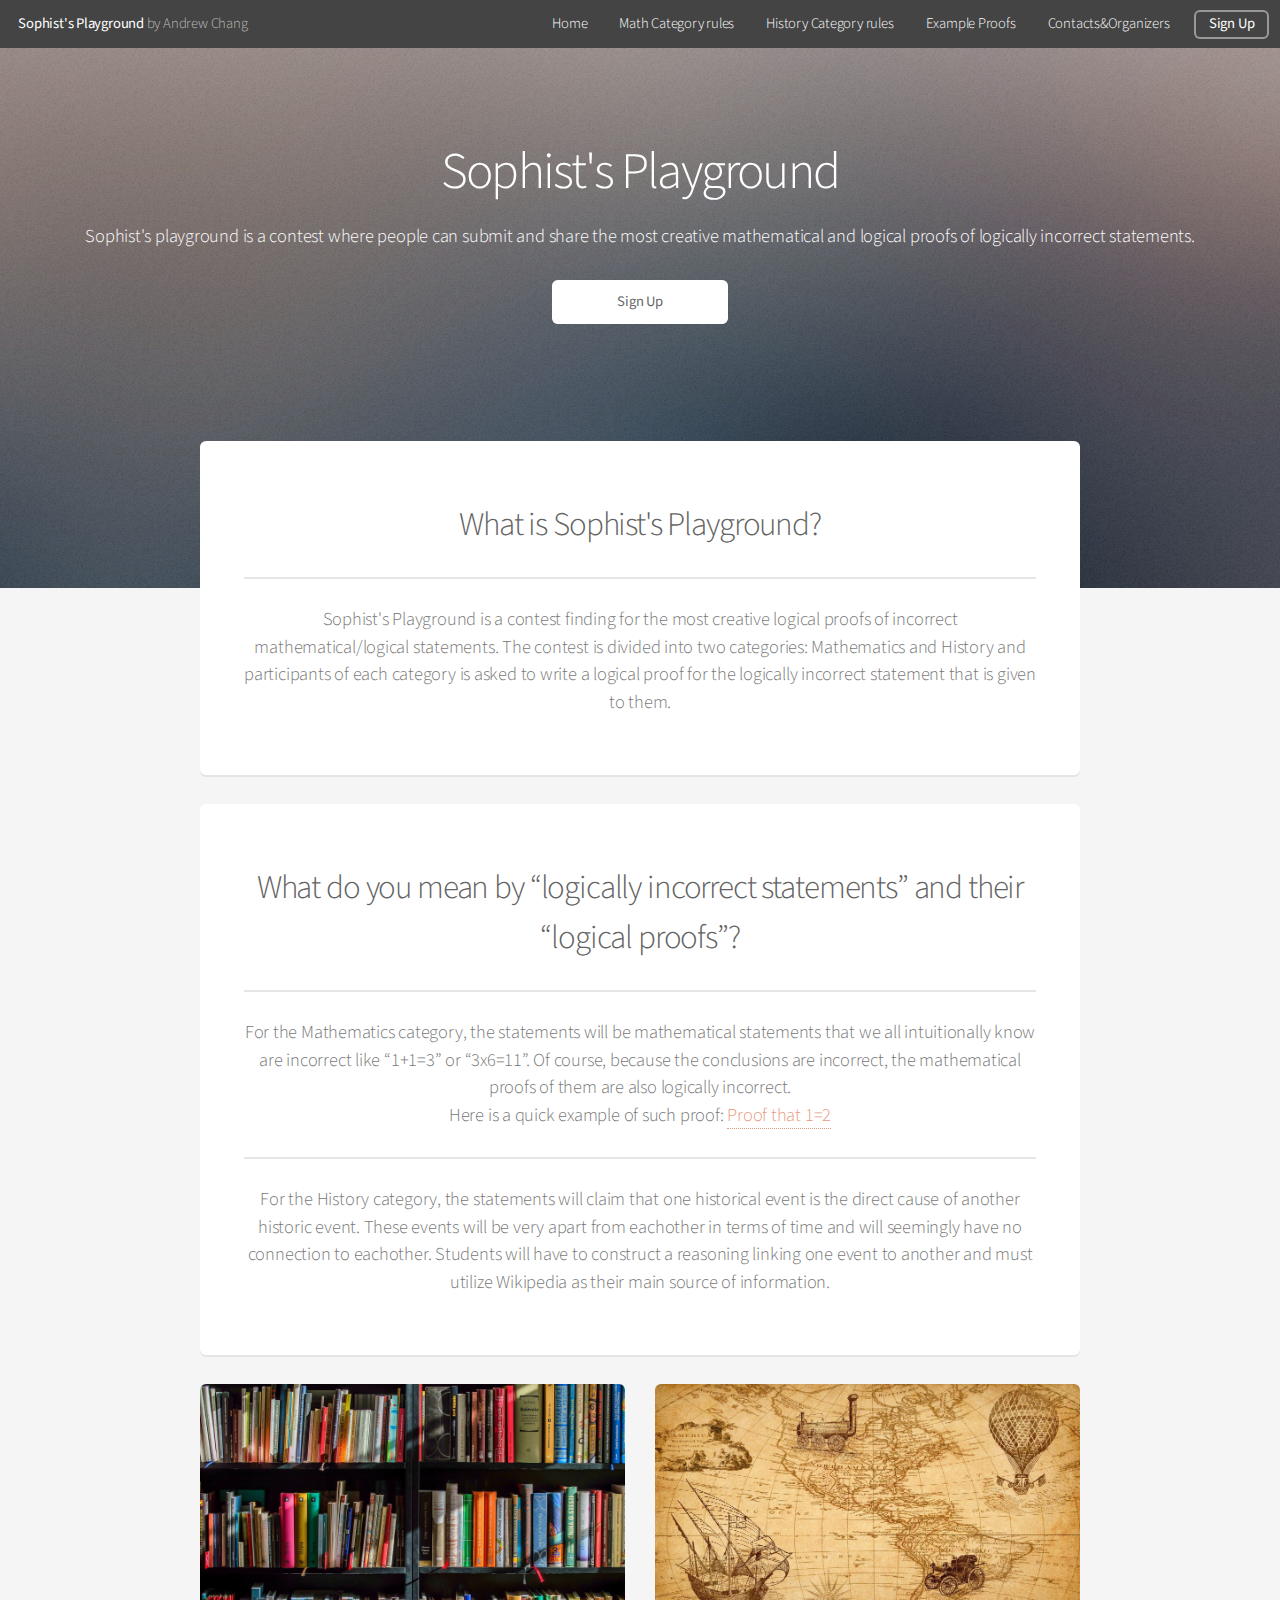
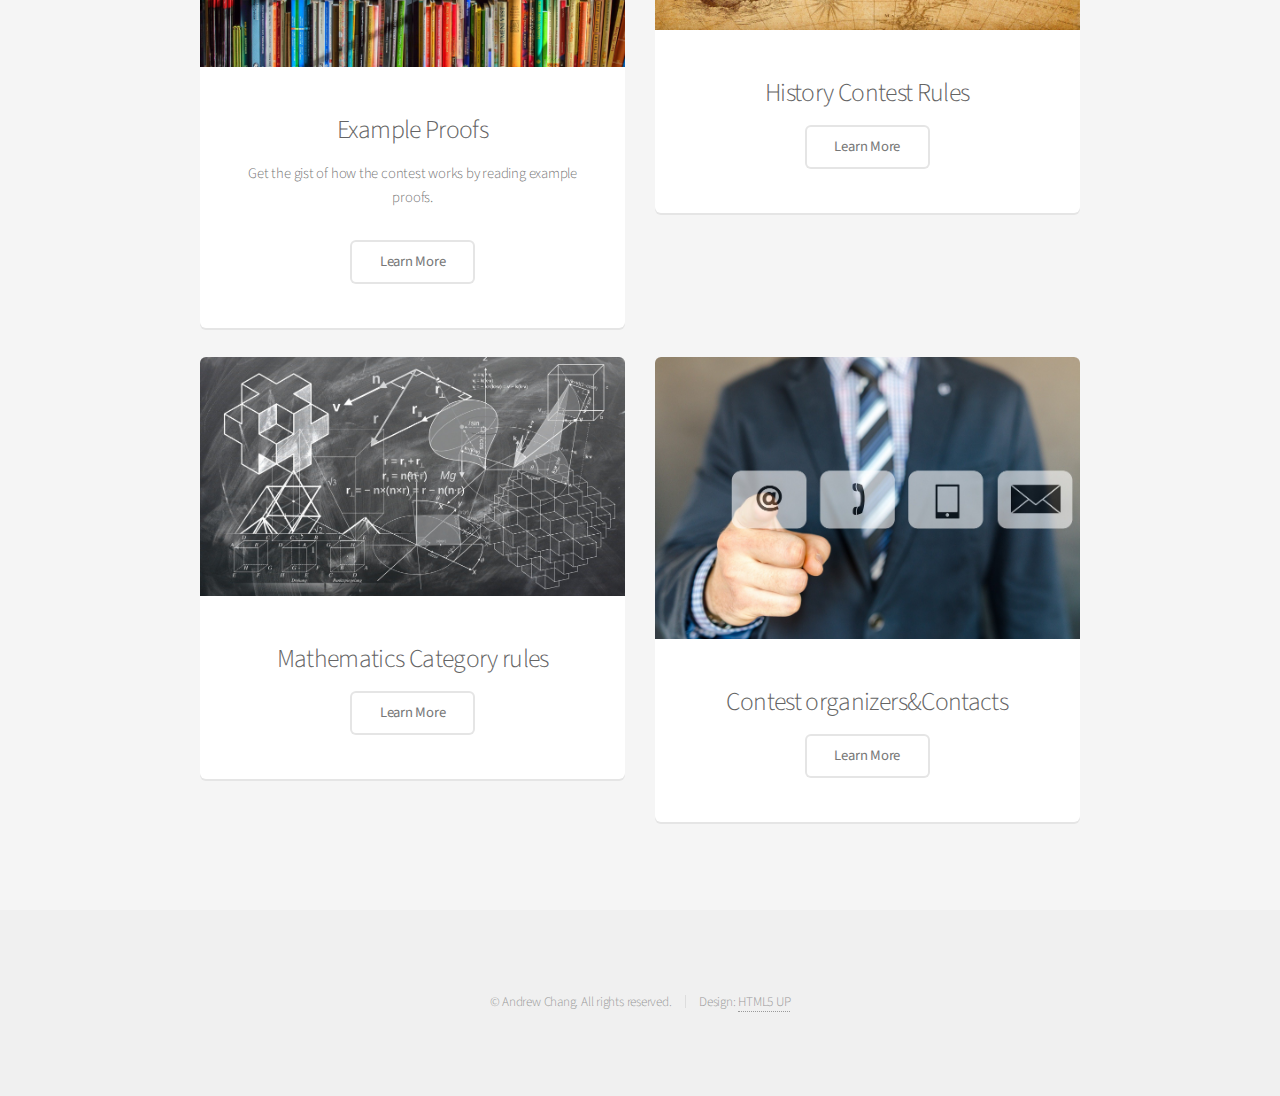
==== commit 9d87f9d6: "added missing pages&images" ====
--- a/index.html
+++ b/index.html
@@ -15,29 +15,26 @@
 		<div id="page-wrapper">
 
 			<!-- Header -->
-				<header id="header" class="alt">
-					<h1><a href="index.html">Sophist's Playground</h1>
-					<nav id="nav">
-						<ul>
-							<li><a href="index.html">Home</a></li>
-								<ul>
-									<li><a href="contest rules.html">Contest rules</a></li>
-									<li><a href="example proofs.html">Example Proofs</a></li>
-									<li><a href="contacts.html">Contacts</a></li>
-									<li><a href="contest organizers.html">Contest Organizers</a></li>
-								</ul>
-							<li><a href="#" class="button">Sign Up</a></li>
-						</ul>
-					</nav>
-				</header>
+			<header id="header">
+				<h1><a href="index.html">Sophist's Playground</a> by Andrew Chang</h1>
+				<nav id="nav">
+					<ul>
+						<li><a href="index.html">Home</a></li>
+						<li><a href="mathematics category rules.html">Math Category rules</a></li>
+						<li><a href="history category rules.html">History Category rules</a></li>
+						<li><a href="example proofs.html">Example Proofs</a></li>
+						<li><a href="contacts&contest organizers.html">Contacts&Organizers</a></li>
+						<li><a href="#" class="button">Sign Up</a></li>
+					</ul>
+				</nav>
+			</header>
 
 			<!-- Banner -->
 				<section id="banner">
 					<h2>Sophist's Playground</h2>
-					<p>Sophists’ playground is a contest where people can submit and share the most creative mathematical and logical proofs of logically incorrect statements.</p>
+					<p>Sophist's playground is a contest where people can submit and share the most creative mathematical and logical proofs of logically incorrect statements.</p>
 					<ul class="actions special">
 						<li><a href="#" class="button primary">Sign Up</a></li>
-						<li><a href="#" class="button">Learn More</a></li>
 					</ul>
 				</section>
 
@@ -98,7 +95,7 @@
 						<div class="col-6 col-12-narrower">
 
 							<section class="box special">
-								<span class="image featured"><img src="images/pic02.jpg" alt="" /></span>
+								<span class="image featured"><img src="images/library.jpg" alt="" /></span>
 								<h3>Example Proofs</h3>
 								<p>Get the gist of how the contest works by reading example proofs.</p>
 								<ul class="actions special">
@@ -132,10 +129,10 @@
 						<div class="col-6 col-12-narrower">
 
 							<section class="box special">
-								<span class="image featured"><img src="images/pic03.jpg" alt="" /></span>
+								<span class="image featured"><img src="images/contacts.jpg" alt="" /></span>
 								<h3>Contest organizers&Contacts</h3>
 								<ul class="actions special">
-									<li><a href="contacts&contest organizers" class="button alt">Learn More</a></li>
+									<li><a href="contacts&contest organizers.html" class="button alt">Learn More</a></li>
 								</ul>
 							</section>
 
@@ -165,14 +162,6 @@
 
 			<!-- Footer -->
 				<footer id="footer">
-					<ul class="icons">
-						<li><a href="#" class="icon brands fa-twitter"><span class="label">Twitter</span></a></li>
-						<li><a href="#" class="icon brands fa-facebook-f"><span class="label">Facebook</span></a></li>
-						<li><a href="#" class="icon brands fa-instagram"><span class="label">Instagram</span></a></li>
-						<li><a href="#" class="icon brands fa-github"><span class="label">Github</span></a></li>
-						<li><a href="#" class="icon brands fa-dribbble"><span class="label">Dribbble</span></a></li>
-						<li><a href="#" class="icon brands fa-google-plus"><span class="label">Google+</span></a></li>
-					</ul>
 					<ul class="copyright">
 						<li>&copy; Andrew Chang. All rights reserved.</li><li>Design: <a href="http://html5up.net">HTML5 UP</a></li>
 					</ul>
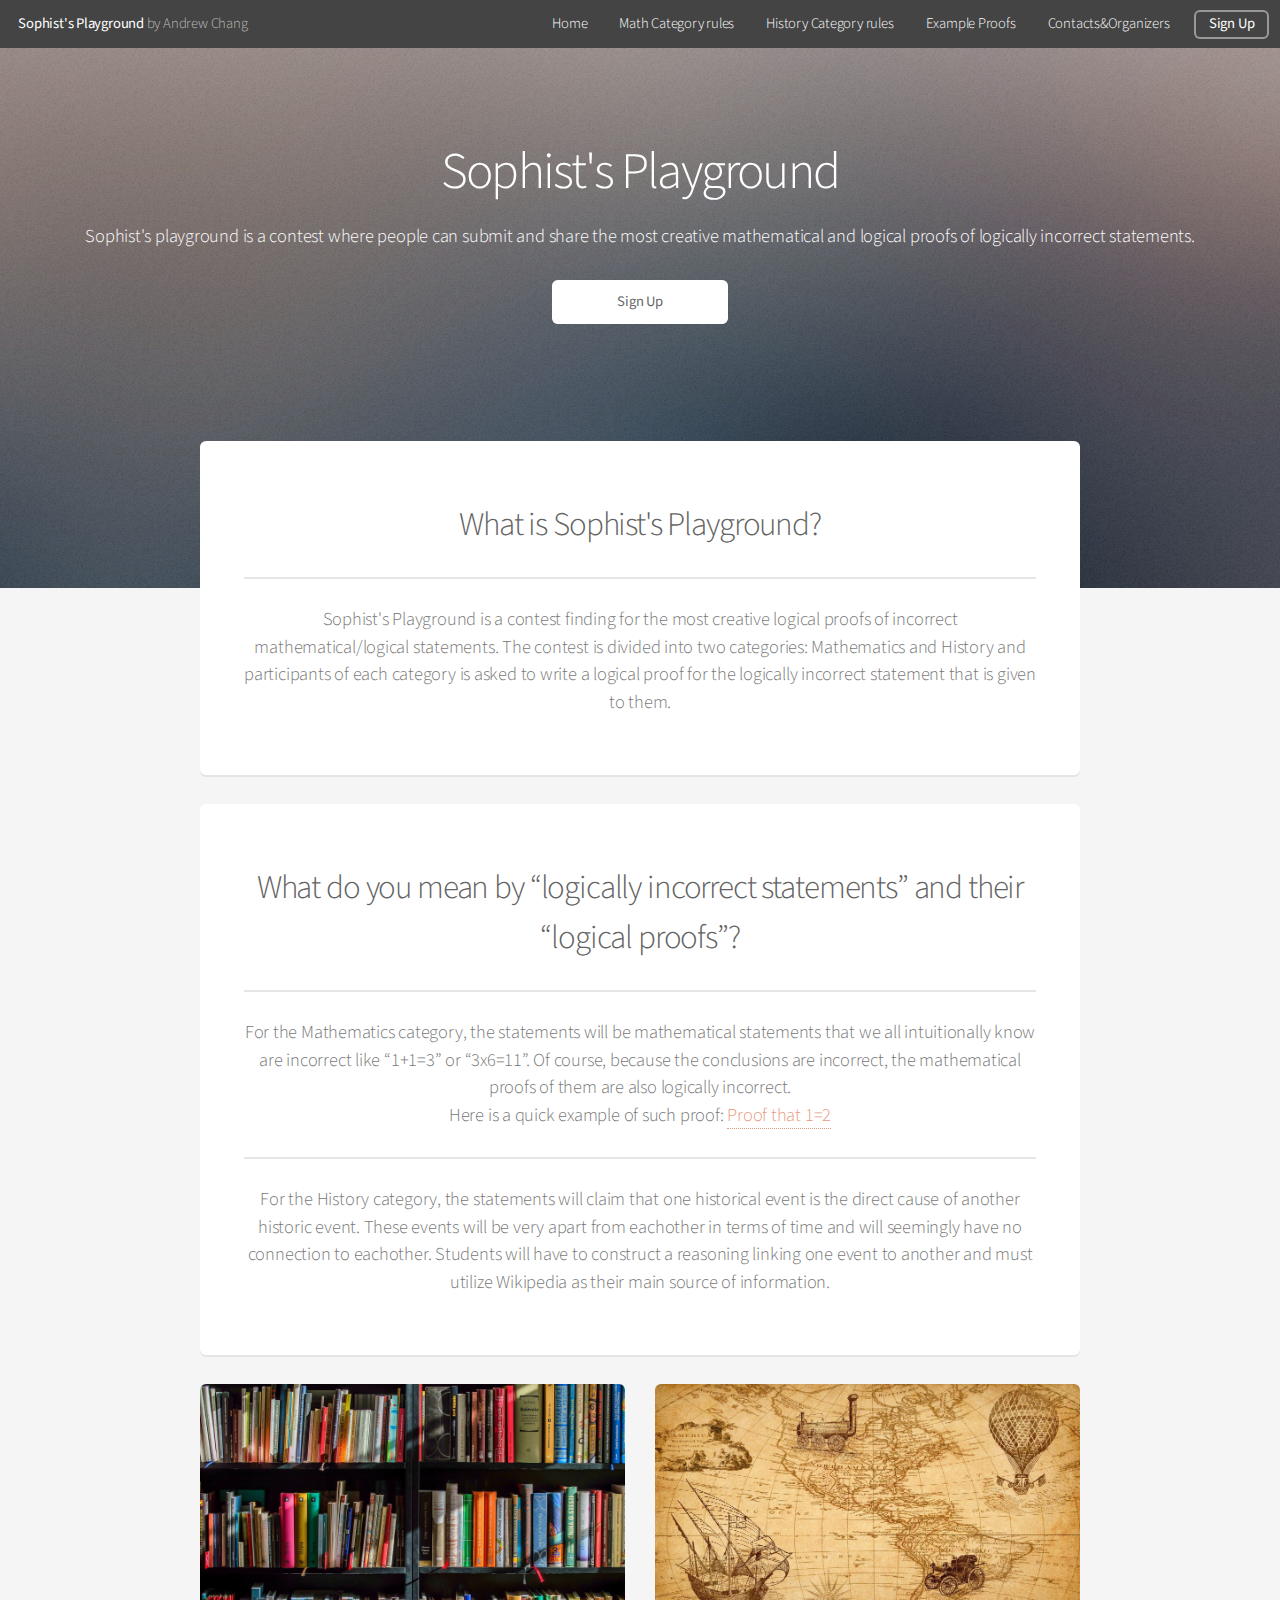
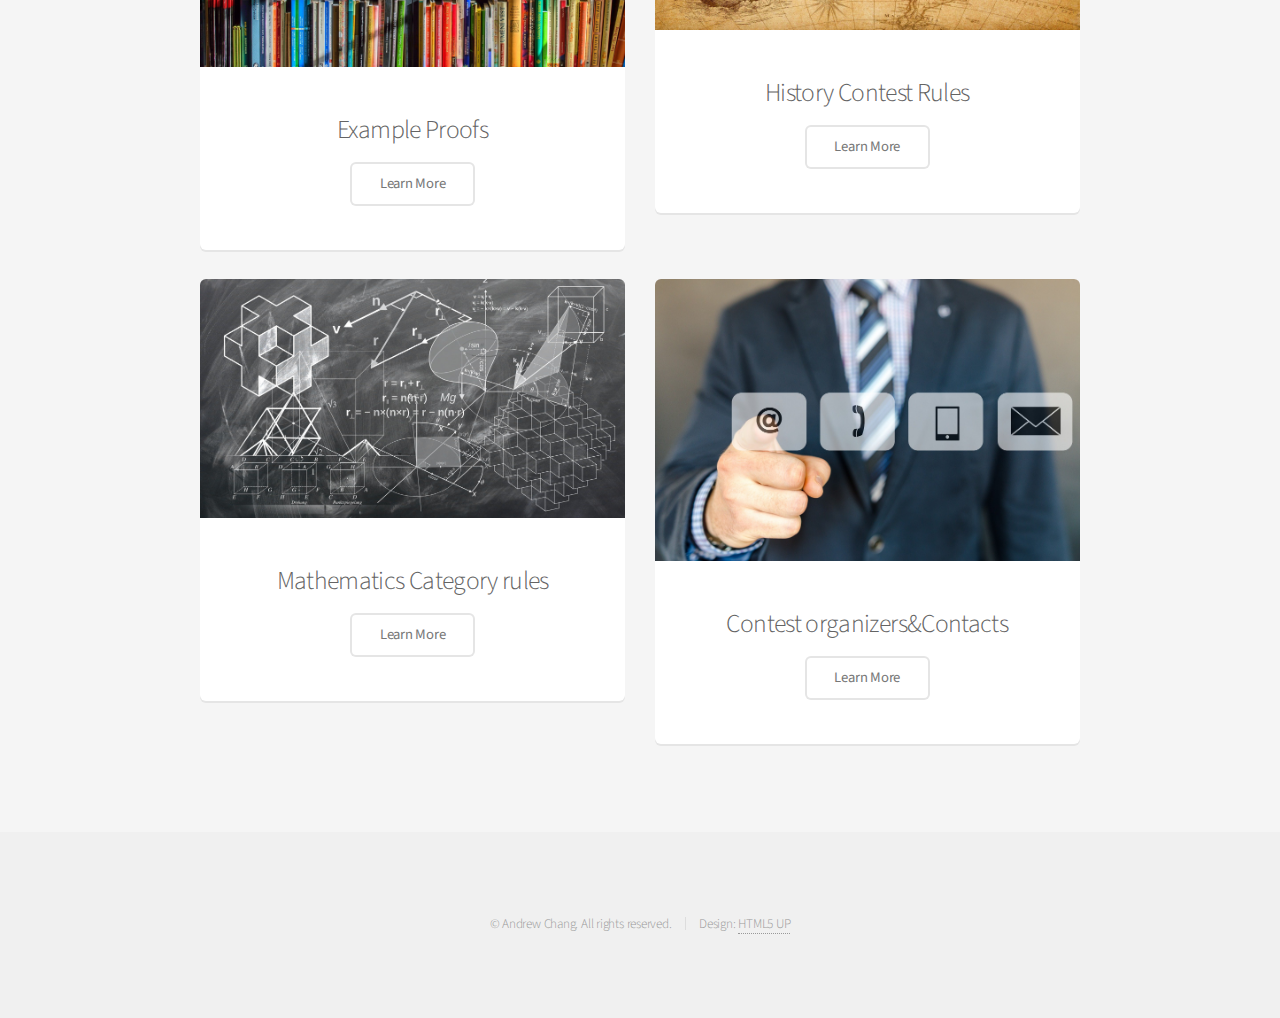
==== commit 3496f346: "fixed website description" ====
--- a/index.html
+++ b/index.html
@@ -97,7 +97,6 @@
 							<section class="box special">
 								<span class="image featured"><img src="images/library.jpg" alt="" /></span>
 								<h3>Example Proofs</h3>
-								<p>Get the gist of how the contest works by reading example proofs.</p>
 								<ul class="actions special">
 									<li><a href="example proofs.html" class="button alt">Learn More</a></li>
 								</ul>
@@ -110,7 +109,7 @@
 								<span class="image featured"><img src="images/history.jpg" alt="" /></span>
 								<h3>History Contest Rules</h3>
 								<ul class="actions special">
-									<li><a href="history contest rules.html" class="button alt">Learn More</a></li>
+									<li><a href="history category rules.html" class="button alt">Learn More</a></li>
 								</ul>
 							</section>
 
@@ -121,7 +120,7 @@
 								<span class="image featured"><img src="images/mathematics.jpg" alt="" /></span>
 								<h3>Mathematics Category rules</h3>
 								<ul class="actions special">
-									<li><a href="mathematics contest rules.html" class="button alt">Learn More</a></li>
+									<li><a href="mathematics category rules.html" class="button alt">Learn More</a></li>
 								</ul>
 							</section>
 
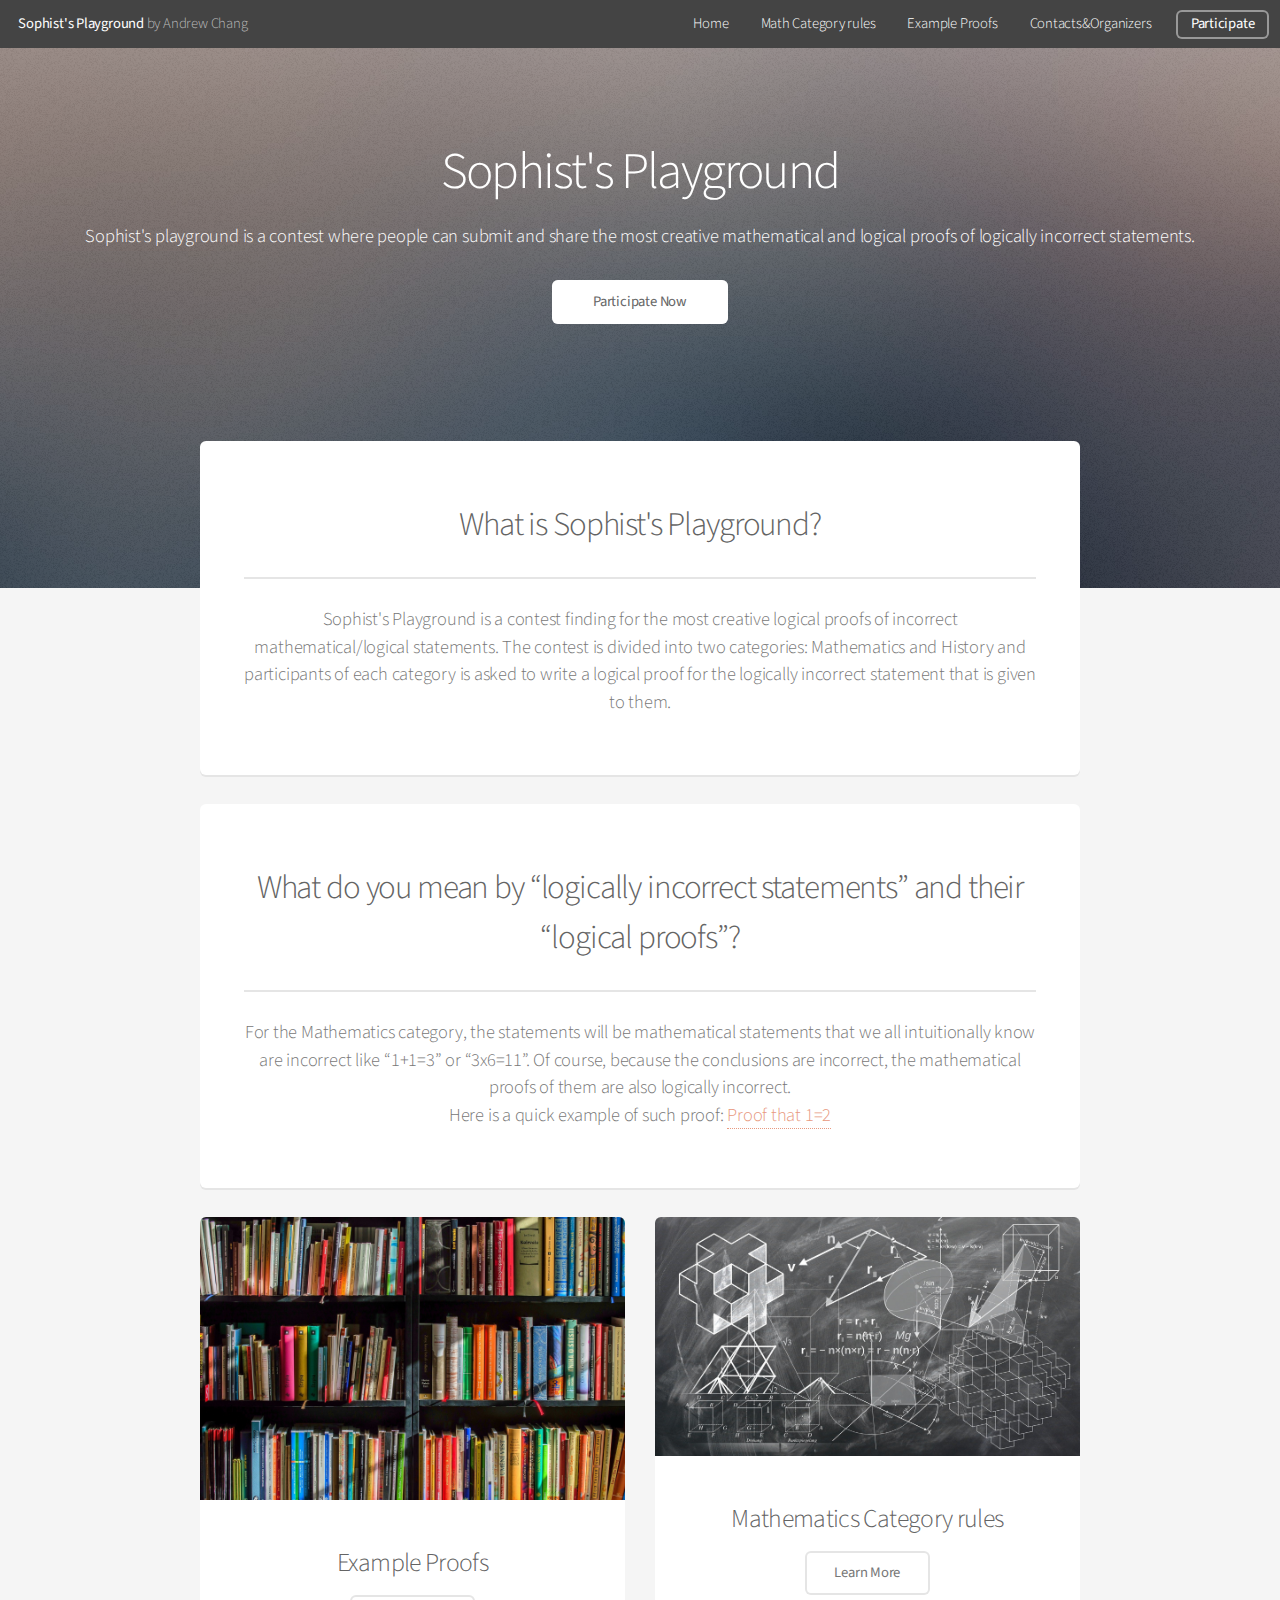
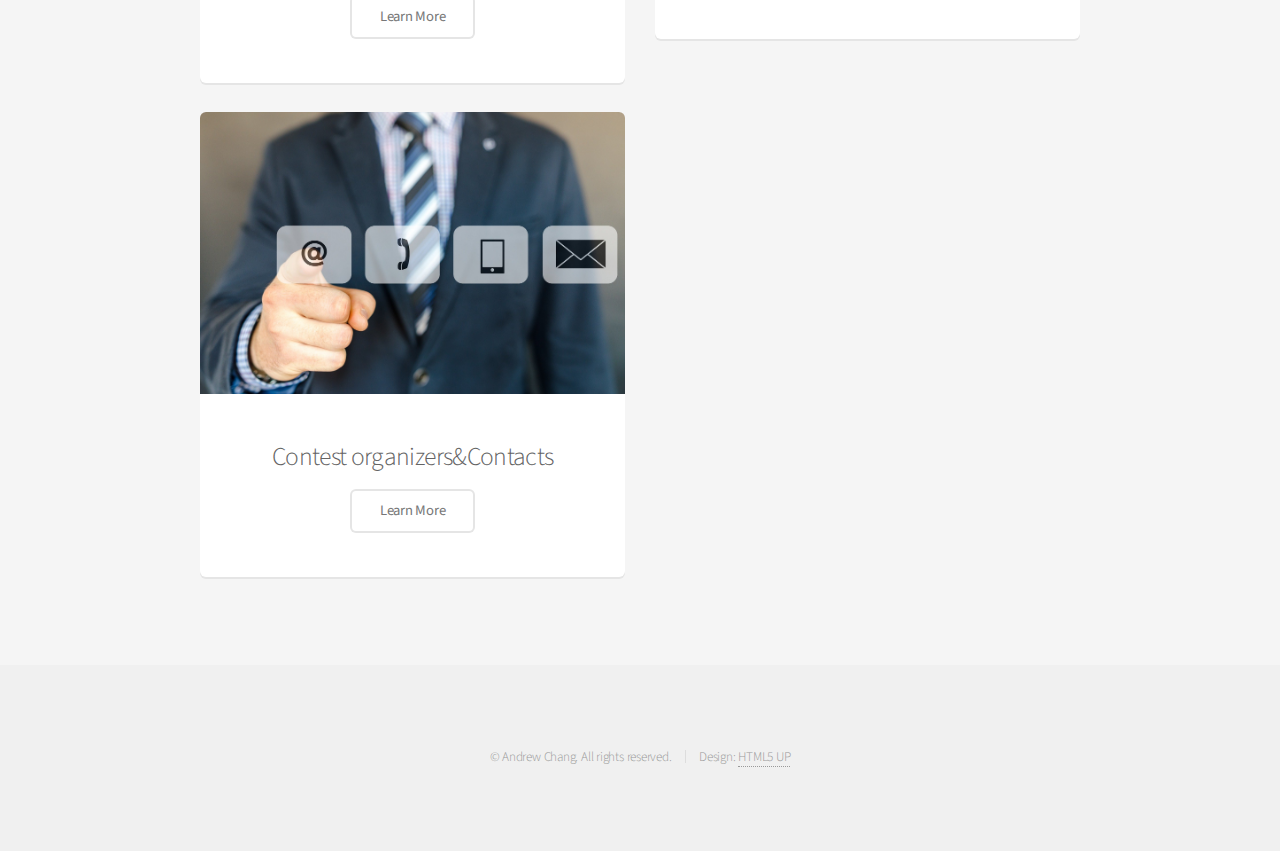
==== commit 8ea680ee: "Deleted the history section" ====
--- a/index.html
+++ b/index.html
@@ -21,10 +21,9 @@
 					<ul>
 						<li><a href="index.html">Home</a></li>
 						<li><a href="mathematics category rules.html">Math Category rules</a></li>
-						<li><a href="history category rules.html">History Category rules</a></li>
 						<li><a href="example proofs.html">Example Proofs</a></li>
 						<li><a href="contacts&contest organizers.html">Contacts&Organizers</a></li>
-						<li><a href="#" class="button">Sign Up</a></li>
+						<li><a href="#" class="button">Participate</a></li>
 					</ul>
 				</nav>
 			</header>
@@ -34,7 +33,7 @@
 					<h2>Sophist's Playground</h2>
 					<p>Sophist's playground is a contest where people can submit and share the most creative mathematical and logical proofs of logically incorrect statements.</p>
 					<ul class="actions special">
-						<li><a href="#" class="button primary">Sign Up</a></li>
+						<li><a href="#" class="button primary">Participate Now</a></li>
 					</ul>
 				</section>
 
@@ -54,11 +53,8 @@
 						<header class="major">
 							<h2>What do you mean by “logically incorrect statements” and their “logical proofs”?</h2>
 							<p>For the Mathematics category, the statements will be mathematical statements that we all intuitionally know are incorrect like “1+1=3” or “3x6=11”. Of course,  because the conclusions are incorrect, the mathematical proofs of them are also logically incorrect. 
-								<br>Here is a quick example of such proof:  <a href = "1=2.html"> Proof that 1=2</a></a></p>
-							<h2></h2>
-							<p>For the History category, the statements will claim that one historical event is the direct cause of another historic event. These events will be very apart from eachother in terms of time and will seemingly have no connection to eachother.
-								Students will have to construct a reasoning linking one event to another and must utilize Wikipedia as their main source of information.
-							</p>
+								<br>Here is a quick example of such proof:  <a href = "proof/1=2.html"> Proof that 1=2</a></a></p>
+							
 						</header>
 						<!--<span class="image featured"><img src="images/amelia.jpg" alt="" /></span>-->
 						
@@ -99,17 +95,6 @@
 								<h3>Example Proofs</h3>
 								<ul class="actions special">
 									<li><a href="example proofs.html" class="button alt">Learn More</a></li>
-								</ul>
-							</section>
-
-						</div>
-						<div class="col-6 col-12-narrower">
-
-							<section class="box special">
-								<span class="image featured"><img src="images/history.jpg" alt="" /></span>
-								<h3>History Contest Rules</h3>
-								<ul class="actions special">
-									<li><a href="history category rules.html" class="button alt">Learn More</a></li>
 								</ul>
 							</section>
 
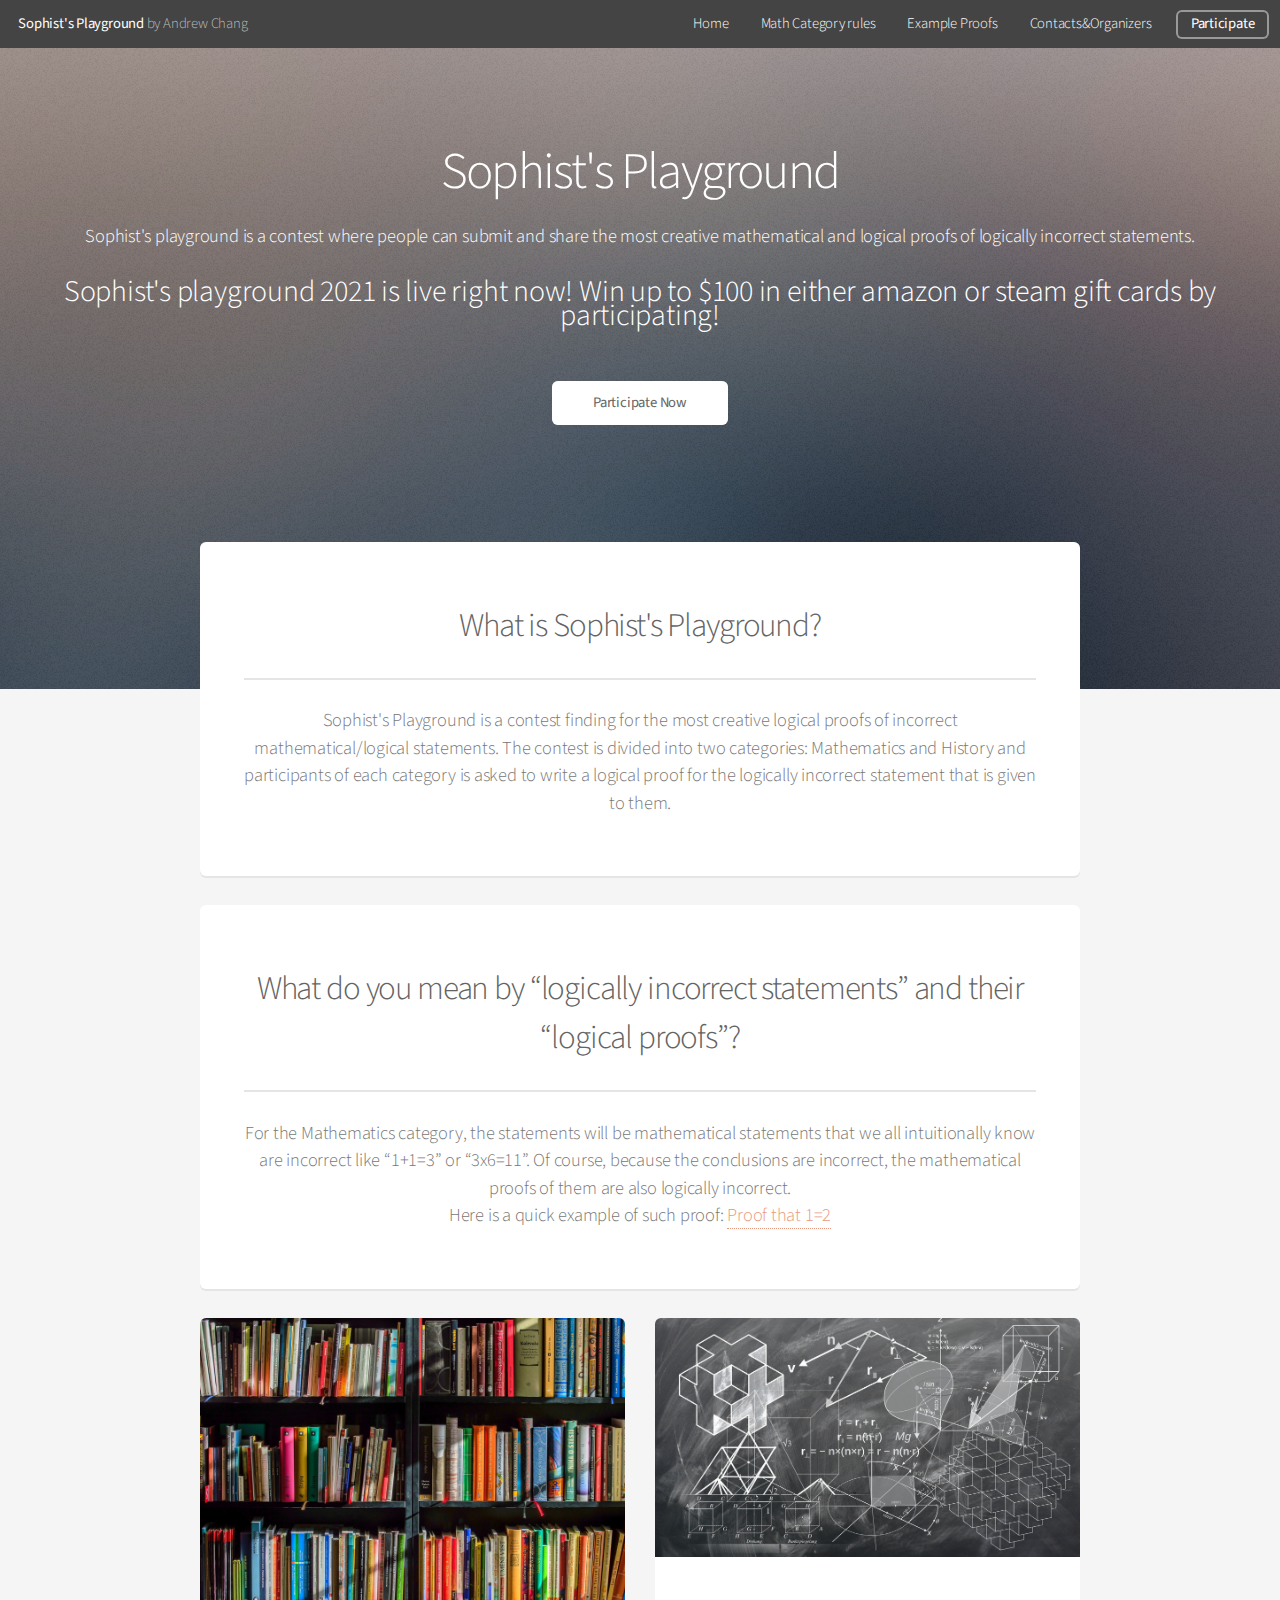
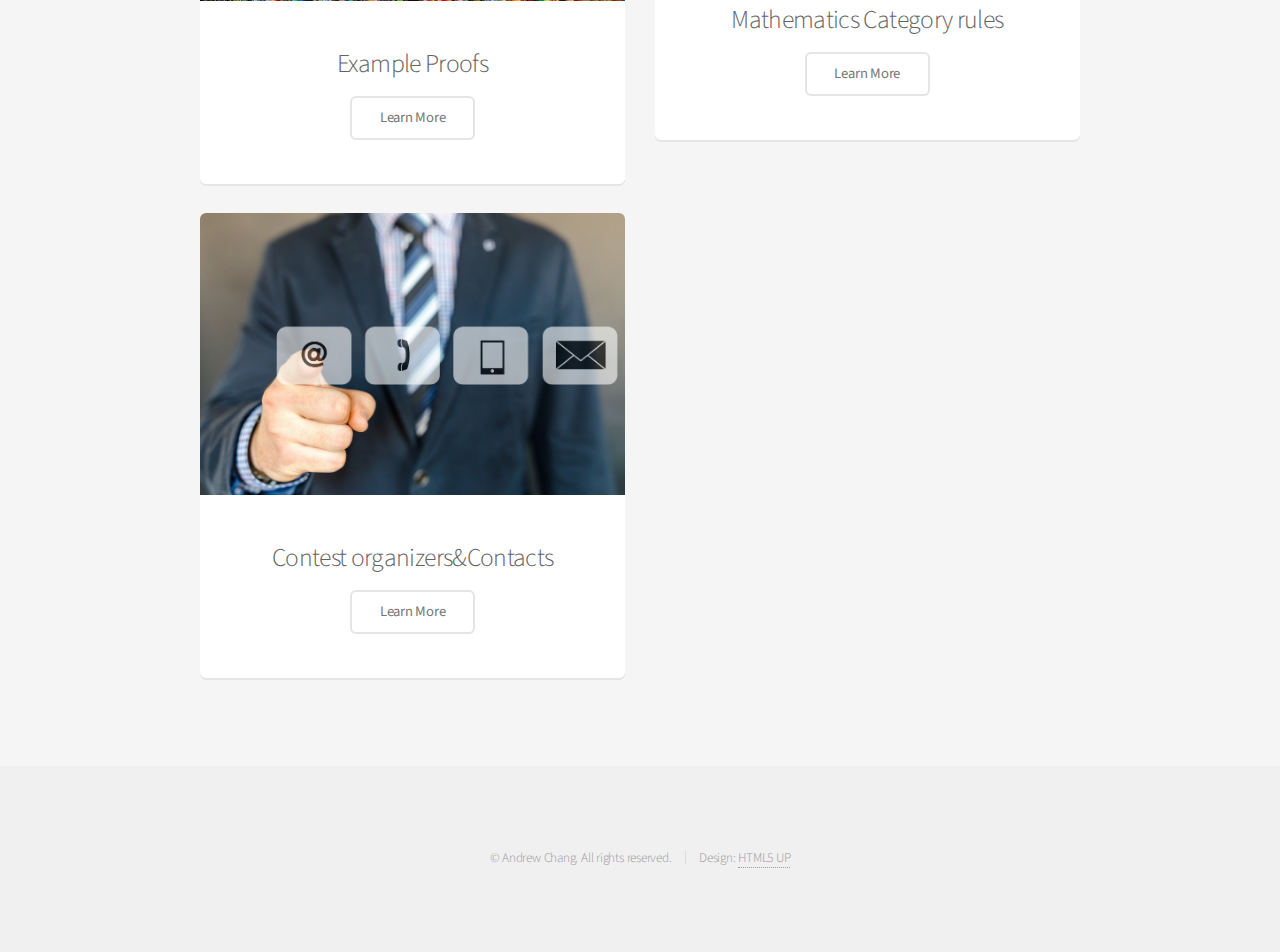
==== commit 3bc57a7e: "Finished Participation page" ====
--- a/index.html
+++ b/index.html
@@ -23,7 +23,7 @@
 						<li><a href="mathematics category rules.html">Math Category rules</a></li>
 						<li><a href="example proofs.html">Example Proofs</a></li>
 						<li><a href="contacts&contest organizers.html">Contacts&Organizers</a></li>
-						<li><a href="#" class="button">Participate</a></li>
+						<li><a href="participation.html" class="button">Participate</a></li>
 					</ul>
 				</nav>
 			</header>
@@ -32,8 +32,9 @@
 				<section id="banner">
 					<h2>Sophist's Playground</h2>
 					<p>Sophist's playground is a contest where people can submit and share the most creative mathematical and logical proofs of logically incorrect statements.</p>
+					<p style="color:white;font-size: 30px;">Sophist's playground 2021 is live right now! Win up to $100 in either amazon or steam gift cards by participating!</p>
 					<ul class="actions special">
-						<li><a href="#" class="button primary">Participate Now</a></li>
+						<li><a href="participation.html" class="button primary">Participate Now</a></li>
 					</ul>
 				</section>
 
